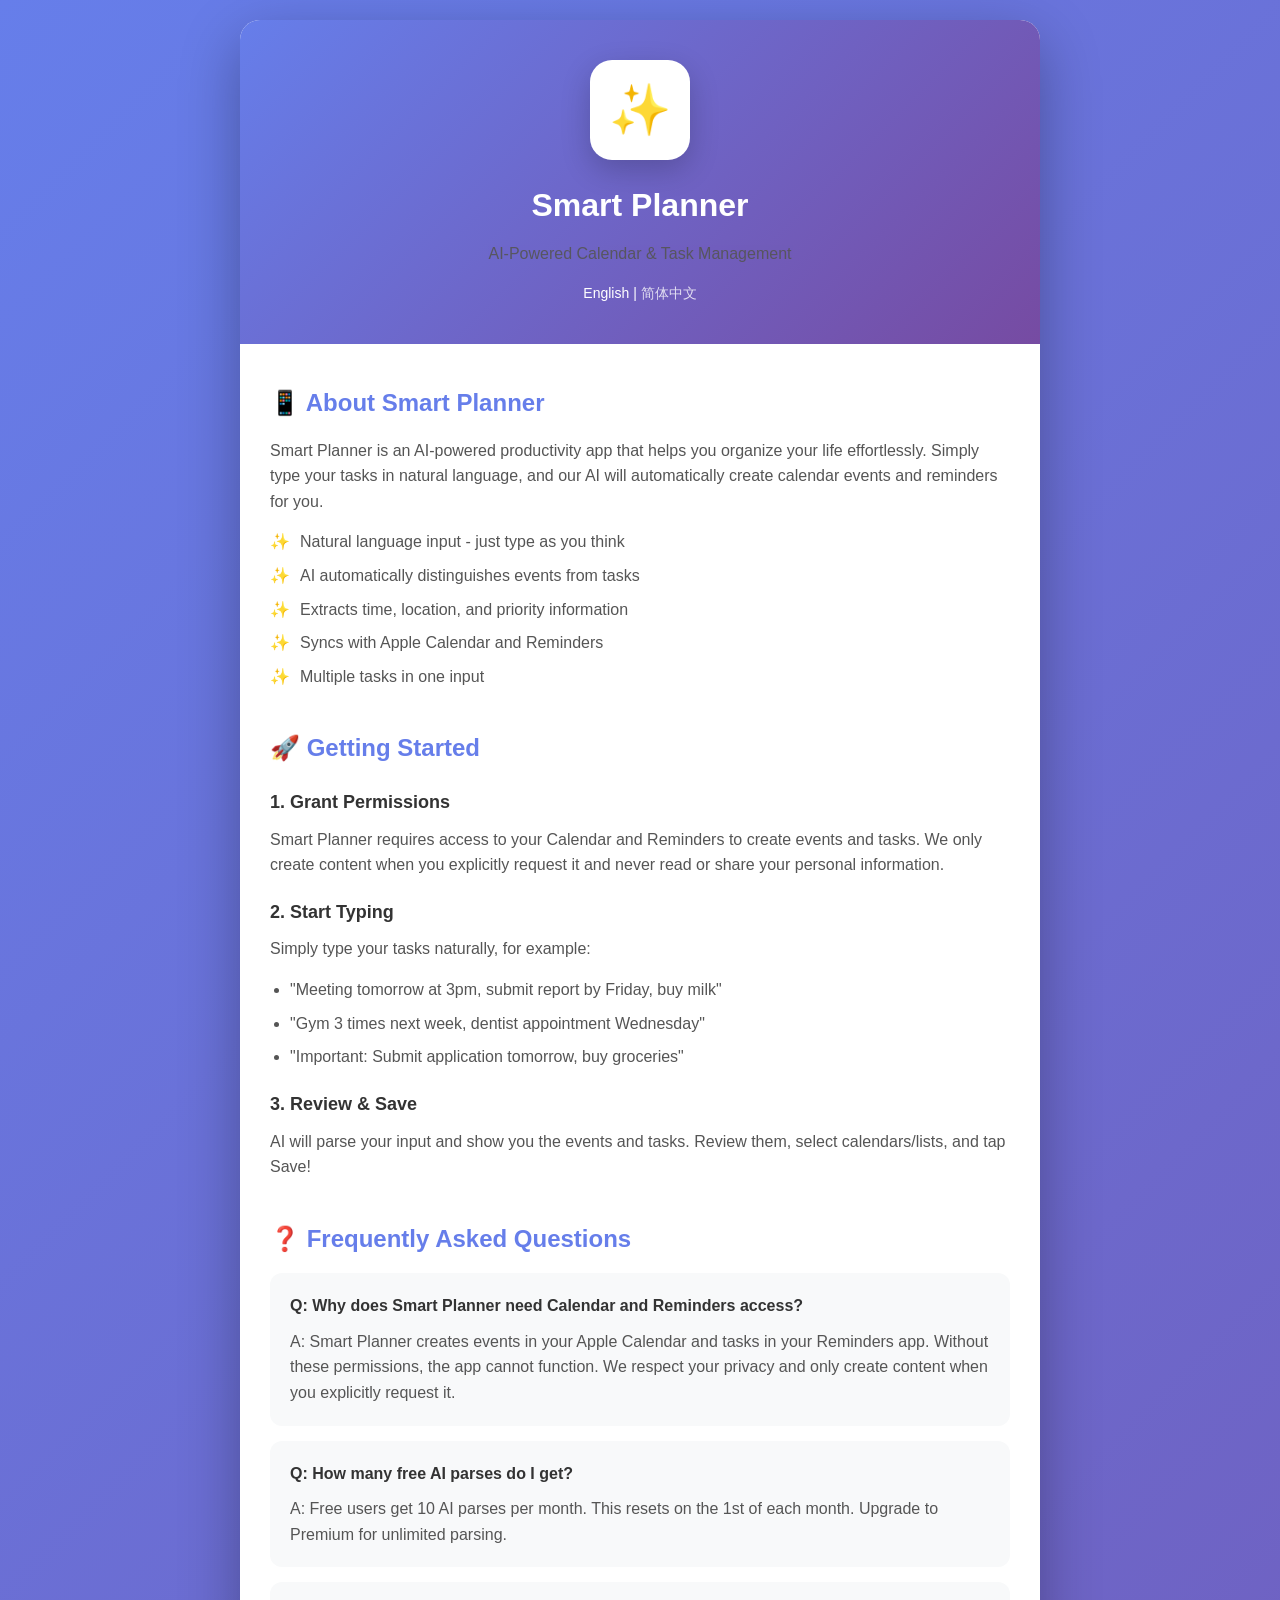
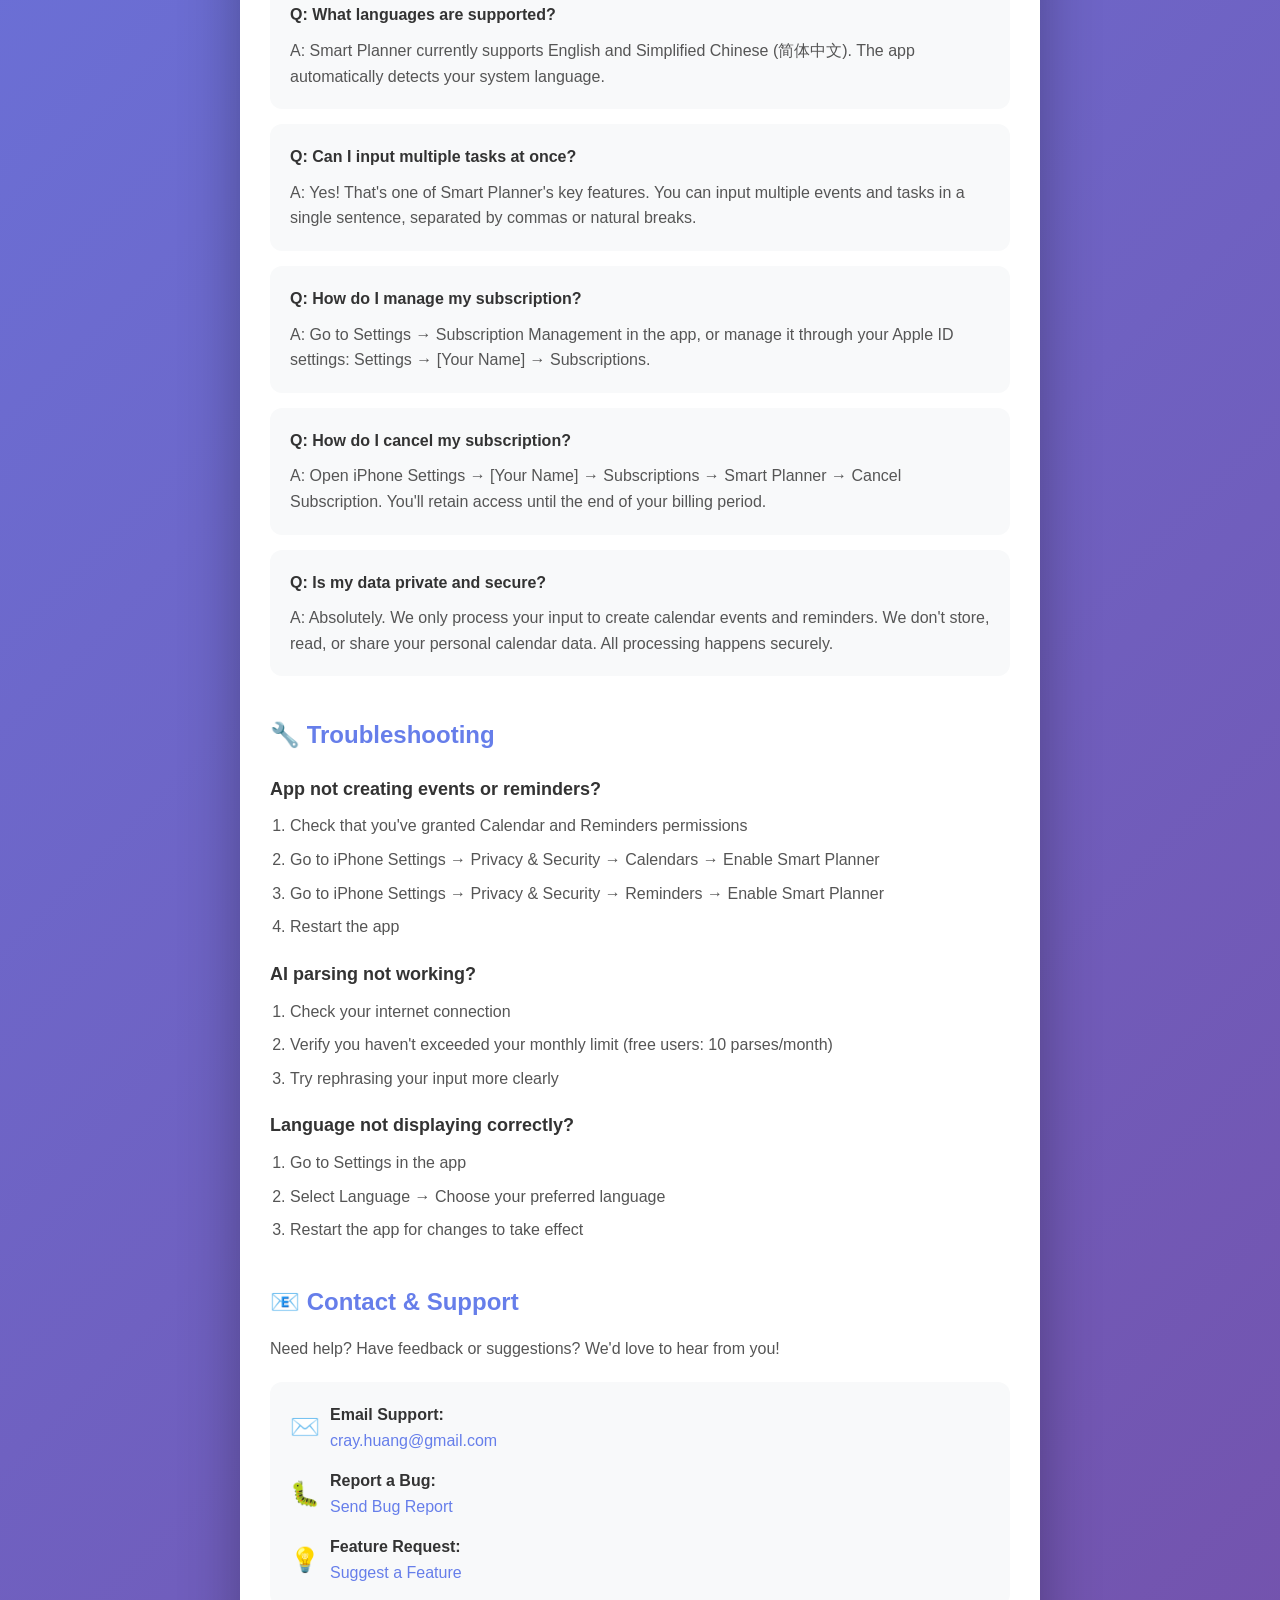
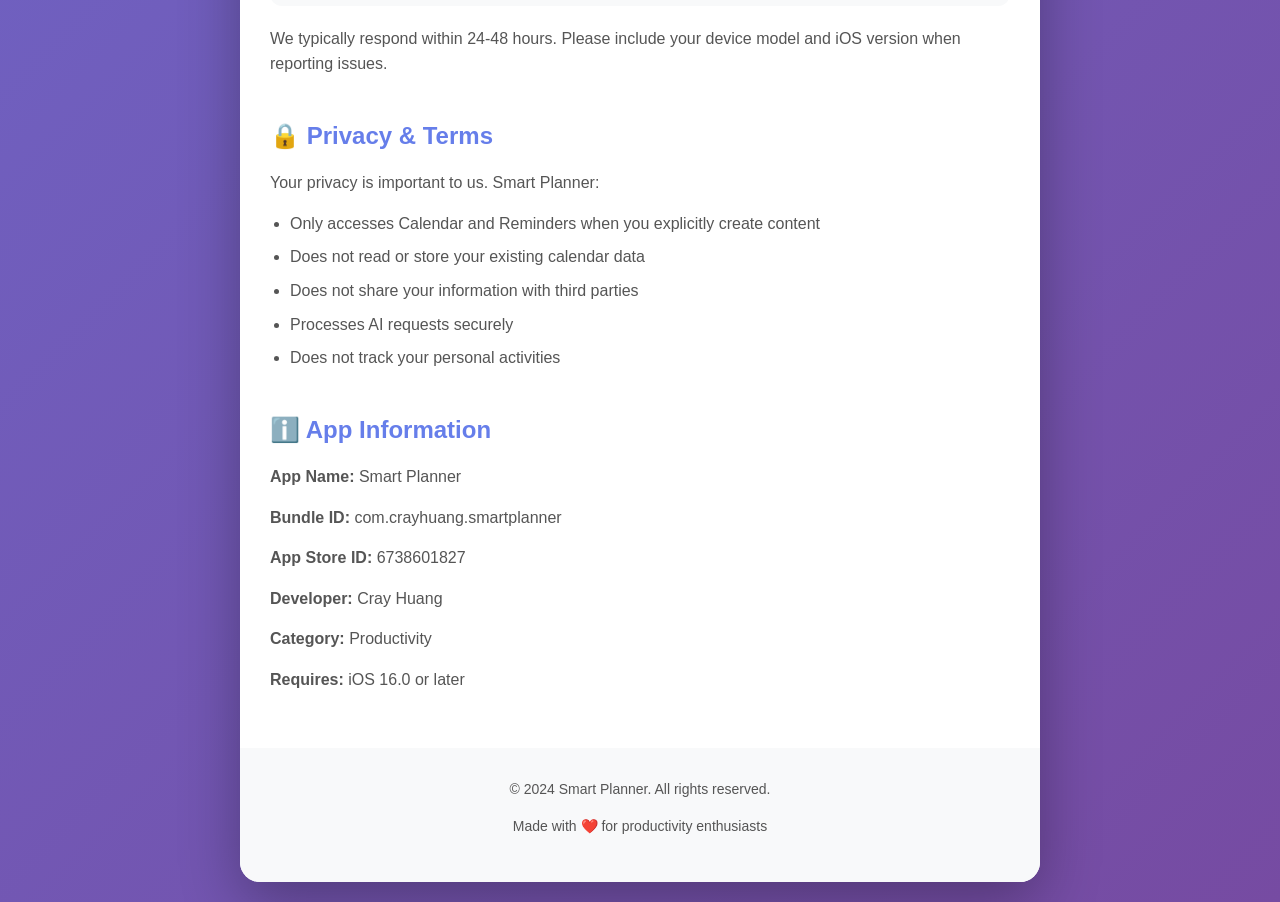
==== index.html @ 71802345 "feat: 添加 index.html 自动重定向到支持页面" ====
<!DOCTYPE html>
<html lang="en">
<head>
    <meta charset="UTF-8">
    <meta name="viewport" content="width=device-width, initial-scale=1.0">
    <meta http-equiv="refresh" content="0; url=support.html">
    <title>Smart Planner Support</title>
</head>
<body>
    <p>Redirecting to <a href="support.html">Smart Planner Support</a>...</p>
</body>
</html>
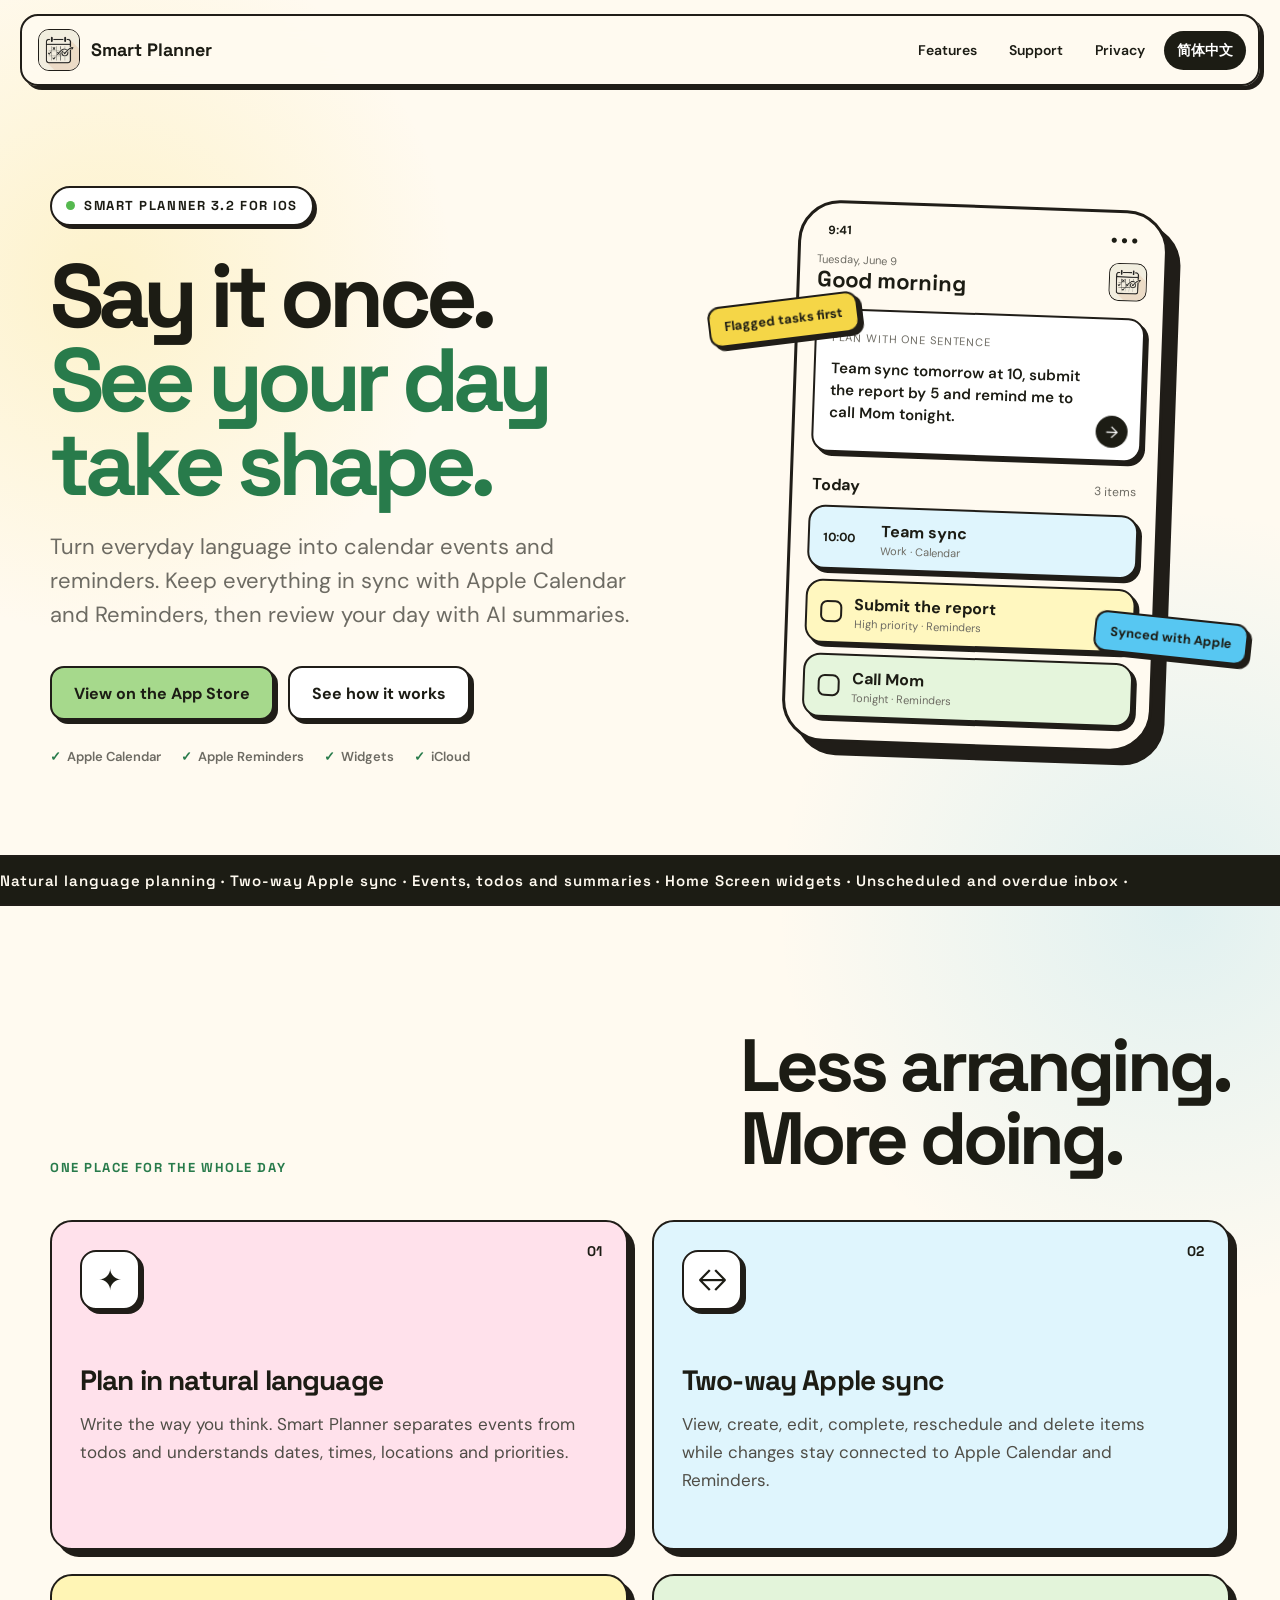
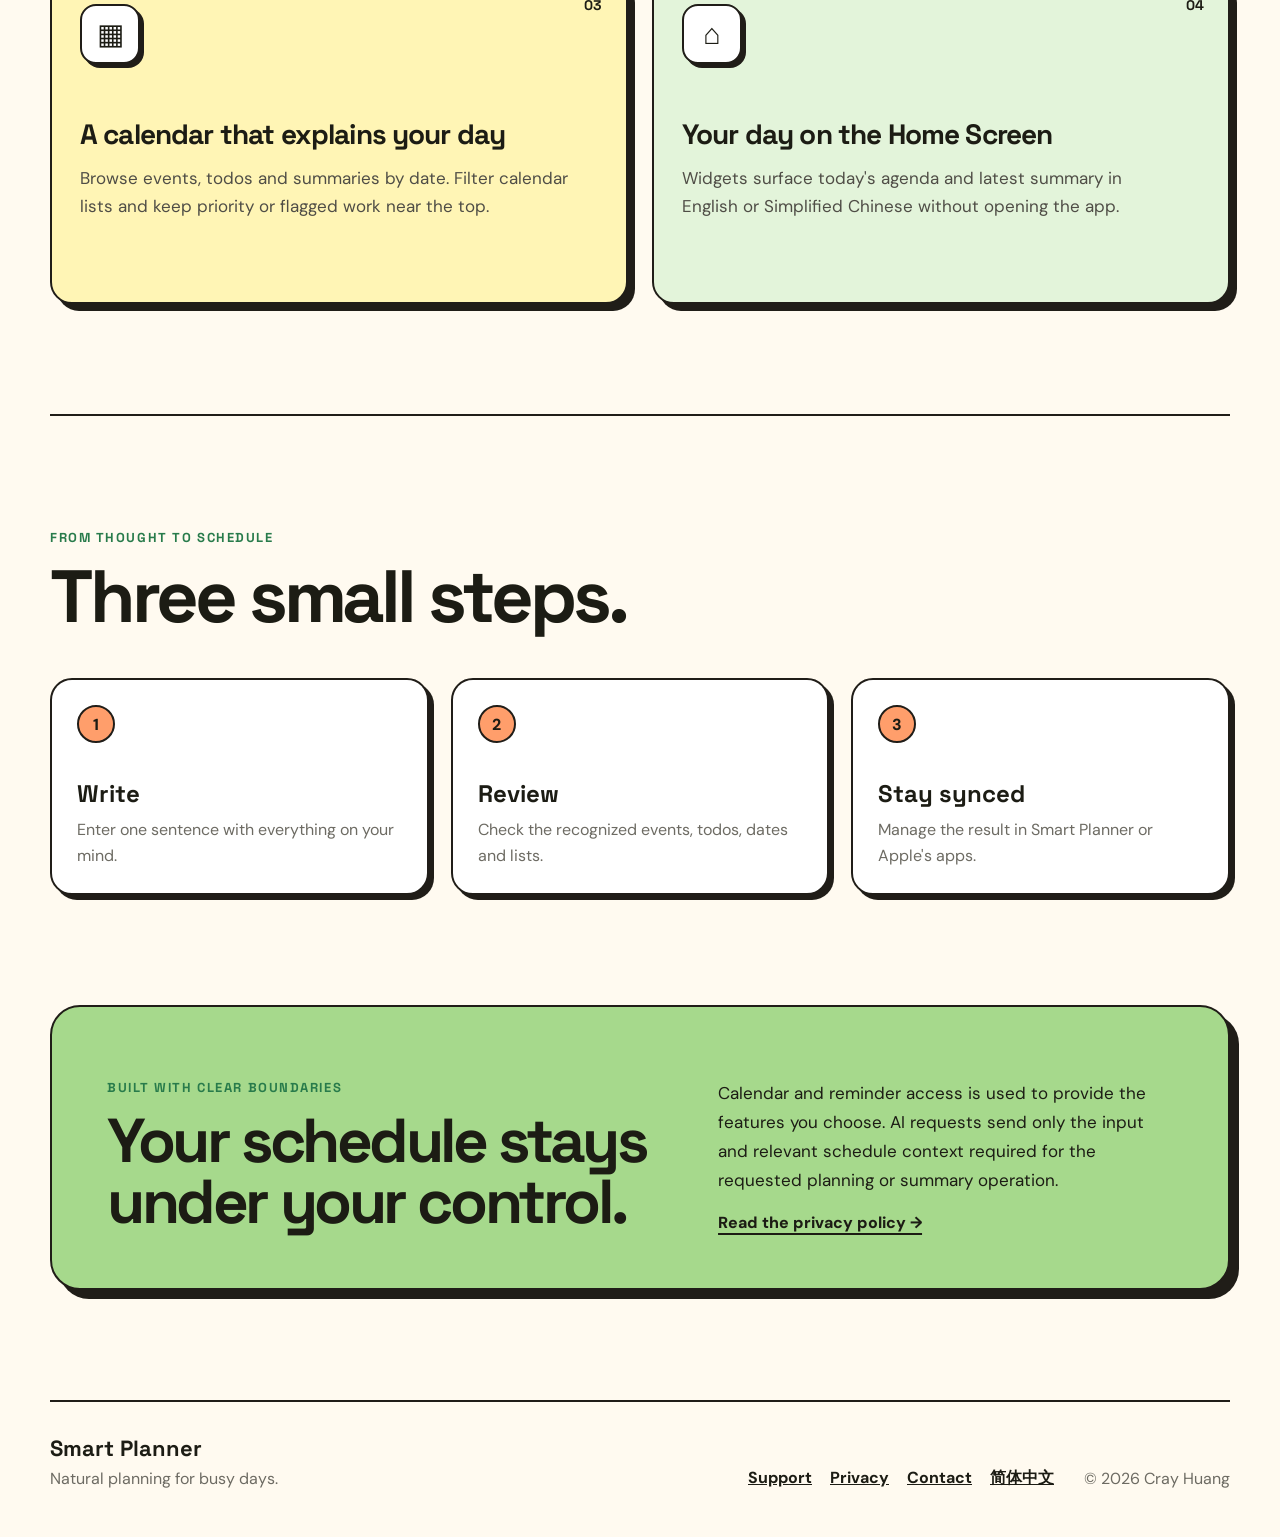
==== commit a315fa00: "feat: refresh Smart Planner 3.2 website" ====
--- a/index.html
+++ b/index.html
@@ -1,12 +1,153 @@
-<!DOCTYPE html>
+<!doctype html>
 <html lang="en">
 <head>
-    <meta charset="UTF-8">
-    <meta name="viewport" content="width=device-width, initial-scale=1.0">
-    <meta http-equiv="refresh" content="0; url=support.html">
-    <title>Smart Planner Support</title>
+  <meta charset="utf-8">
+  <meta name="viewport" content="width=device-width, initial-scale=1">
+  <meta name="description" content="Smart Planner turns natural language into Apple Calendar events and Reminders, with daily summaries and widgets.">
+  <meta name="theme-color" content="#fffaf0">
+  <title>Smart Planner - Plan naturally</title>
+  <link rel="icon" href="app-icon.jpg">
+  <link rel="stylesheet" href="site.css">
 </head>
 <body>
-    <p>Redirecting to <a href="support.html">Smart Planner Support</a>...</p>
+  <header class="site-header">
+    <a class="brand" href="index.html">
+      <img src="app-icon.jpg" alt="" width="42" height="42">
+      <span>Smart Planner</span>
+    </a>
+    <nav aria-label="Primary navigation">
+      <a href="#features">Features</a>
+      <a href="support.html">Support</a>
+      <a href="privacy-policy.html">Privacy</a>
+      <a class="language" href="index-zh.html">简体中文</a>
+    </nav>
+  </header>
+
+  <main>
+    <section class="hero shell">
+      <div class="hero-copy reveal">
+        <div class="eyebrow"><span class="status-dot"></span>Smart Planner 3.2 for iOS</div>
+        <h1>Say it once.<br><span>See your day take shape.</span></h1>
+        <p class="lead">Turn everyday language into calendar events and reminders. Keep everything in sync with Apple Calendar and Reminders, then review your day with AI summaries.</p>
+        <div class="hero-actions">
+          <a class="button primary" href="https://apps.apple.com/app/id6738601827">View on the App Store</a>
+          <a class="button secondary" href="#how-it-works">See how it works</a>
+        </div>
+        <div class="trust-row">
+          <span>Apple Calendar</span>
+          <span>Apple Reminders</span>
+          <span>Widgets</span>
+          <span>iCloud</span>
+        </div>
+      </div>
+
+      <div class="phone-stage reveal delay-1" aria-label="Smart Planner example">
+        <div class="float-note note-one">Flagged tasks first</div>
+        <div class="float-note note-two">Synced with Apple</div>
+        <div class="phone">
+          <div class="phone-top"><span>9:41</span><span>● ● ●</span></div>
+          <div class="app-bar">
+            <div>
+              <small>Tuesday, June 9</small>
+              <strong>Good morning</strong>
+            </div>
+            <img src="app-icon.jpg" alt="" width="38" height="38">
+          </div>
+          <div class="prompt-card">
+            <span class="prompt-label">Plan with one sentence</span>
+            <p>Team sync tomorrow at 10, submit the report by 5 and remind me to call Mom tonight.</p>
+            <span class="send">→</span>
+          </div>
+          <div class="mini-heading"><strong>Today</strong><span>3 items</span></div>
+          <div class="agenda-card blue">
+            <span class="time">10:00</span>
+            <div><strong>Team sync</strong><small>Work · Calendar</small></div>
+          </div>
+          <div class="agenda-card yellow">
+            <span class="check"></span>
+            <div><strong>Submit the report</strong><small>High priority · Reminders</small></div>
+          </div>
+          <div class="agenda-card green">
+            <span class="check"></span>
+            <div><strong>Call Mom</strong><small>Tonight · Reminders</small></div>
+          </div>
+        </div>
+      </div>
+    </section>
+
+    <section class="ticker" aria-label="Key benefits">
+      <div>Natural language planning · Two-way Apple sync · Events, todos and summaries · Home Screen widgets · Unscheduled and overdue inbox · </div>
+    </section>
+
+    <section class="section shell" id="features">
+      <div class="section-heading">
+        <span class="kicker">One place for the whole day</span>
+        <h2>Less arranging.<br>More doing.</h2>
+      </div>
+      <div class="feature-grid">
+        <article class="feature-card pink">
+          <span class="number">01</span>
+          <div class="feature-icon">✦</div>
+          <h3>Plan in natural language</h3>
+          <p>Write the way you think. Smart Planner separates events from todos and understands dates, times, locations and priorities.</p>
+        </article>
+        <article class="feature-card blue">
+          <span class="number">02</span>
+          <div class="feature-icon">↔</div>
+          <h3>Two-way Apple sync</h3>
+          <p>View, create, edit, complete, reschedule and delete items while changes stay connected to Apple Calendar and Reminders.</p>
+        </article>
+        <article class="feature-card yellow">
+          <span class="number">03</span>
+          <div class="feature-icon">▦</div>
+          <h3>A calendar that explains your day</h3>
+          <p>Browse events, todos and summaries by date. Filter calendar lists and keep priority or flagged work near the top.</p>
+        </article>
+        <article class="feature-card green">
+          <span class="number">04</span>
+          <div class="feature-icon">⌂</div>
+          <h3>Your day on the Home Screen</h3>
+          <p>Widgets surface today's agenda and latest summary in English or Simplified Chinese without opening the app.</p>
+        </article>
+      </div>
+    </section>
+
+    <section class="section shell workflow" id="how-it-works">
+      <div class="section-heading compact">
+        <span class="kicker">From thought to schedule</span>
+        <h2>Three small steps.</h2>
+      </div>
+      <div class="steps">
+        <article><span>1</span><h3>Write</h3><p>Enter one sentence with everything on your mind.</p></article>
+        <article><span>2</span><h3>Review</h3><p>Check the recognized events, todos, dates and lists.</p></article>
+        <article><span>3</span><h3>Stay synced</h3><p>Manage the result in Smart Planner or Apple's apps.</p></article>
+      </div>
+    </section>
+
+    <section class="section shell privacy-callout">
+      <div>
+        <span class="kicker">Built with clear boundaries</span>
+        <h2>Your schedule stays under your control.</h2>
+      </div>
+      <div>
+        <p>Calendar and reminder access is used to provide the features you choose. AI requests send only the input and relevant schedule context required for the requested planning or summary operation.</p>
+        <a class="text-link" href="privacy-policy.html">Read the privacy policy →</a>
+      </div>
+    </section>
+  </main>
+
+  <footer class="site-footer shell">
+    <div>
+      <strong>Smart Planner</strong>
+      <p>Natural planning for busy days.</p>
+    </div>
+    <div class="footer-links">
+      <a href="support.html">Support</a>
+      <a href="privacy-policy.html">Privacy</a>
+      <a href="mailto:cray.huang@gmail.com">Contact</a>
+      <a href="index-zh.html">简体中文</a>
+    </div>
+    <p class="copyright">© 2026 Cray Huang</p>
+  </footer>
 </body>
 </html>
--- a/site.css
+++ b/site.css
@@ -0,0 +1,291 @@
+@import url('https://fonts.googleapis.com/css2?family=DM+Sans:wght@400;500;600;700&family=Space+Grotesk:wght@500;600;700&display=swap');
+
+:root {
+  --paper: #fffaf0;
+  --surface: #ffffff;
+  --muted: #f9f1e5;
+  --ink: #1c1c14;
+  --subtle: #6d6b63;
+  --line: #201d18;
+  --green: #a6d98c;
+  --pink: #ff6b99;
+  --blue: #57c7f2;
+  --yellow: #f5d647;
+  --orange: #ff9e6b;
+  --radius: 22px;
+  --shadow: 7px 7px 0 var(--line);
+}
+
+* { box-sizing: border-box; }
+html { scroll-behavior: smooth; }
+body {
+  margin: 0;
+  color: var(--ink);
+  background:
+    radial-gradient(circle at 8% 9%, rgba(245, 214, 71, .22), transparent 22rem),
+    radial-gradient(circle at 92% 29%, rgba(87, 199, 242, .18), transparent 25rem),
+    var(--paper);
+  font-family: "DM Sans", "PingFang SC", "Microsoft YaHei", sans-serif;
+}
+
+a { color: inherit; }
+.shell { width: min(1180px, calc(100% - 40px)); margin-inline: auto; }
+.site-header {
+  width: min(1240px, calc(100% - 28px));
+  min-height: 72px;
+  margin: 14px auto 0;
+  padding: 10px 12px 10px 16px;
+  display: flex;
+  align-items: center;
+  justify-content: space-between;
+  gap: 20px;
+  position: sticky;
+  top: 12px;
+  z-index: 20;
+  background: rgba(255, 250, 240, .9);
+  border: 2px solid var(--line);
+  border-radius: 18px;
+  box-shadow: 4px 4px 0 var(--line);
+  backdrop-filter: blur(14px);
+}
+.brand {
+  display: flex;
+  align-items: center;
+  gap: 11px;
+  text-decoration: none;
+  font: 700 18px/1 "Space Grotesk", sans-serif;
+}
+.brand img { border-radius: 11px; border: 1.5px solid var(--line); }
+nav { display: flex; align-items: center; gap: 6px; }
+nav a {
+  padding: 10px 13px;
+  border-radius: 999px;
+  text-decoration: none;
+  font-weight: 600;
+  font-size: 14px;
+}
+nav a:hover { background: var(--muted); }
+nav .language { background: var(--ink); color: white; }
+
+.hero {
+  min-height: 720px;
+  padding: 100px 0 90px;
+  display: grid;
+  grid-template-columns: 1.08fr .92fr;
+  align-items: center;
+  gap: 72px;
+}
+.eyebrow, .kicker {
+  font: 700 13px/1.2 "Space Grotesk", sans-serif;
+  letter-spacing: .12em;
+  text-transform: uppercase;
+}
+.eyebrow {
+  width: fit-content;
+  padding: 10px 14px;
+  display: flex;
+  align-items: center;
+  gap: 9px;
+  background: var(--surface);
+  border: 2px solid var(--line);
+  border-radius: 999px;
+  box-shadow: 3px 3px 0 var(--line);
+}
+.status-dot { width: 9px; height: 9px; border-radius: 50%; background: #55b94f; }
+h1, h2, h3 { font-family: "Space Grotesk", "PingFang SC", sans-serif; }
+h1 {
+  margin: 28px 0 24px;
+  font-size: clamp(56px, 7vw, 94px);
+  line-height: .94;
+  letter-spacing: -.065em;
+}
+h1 span { color: #287b4b; }
+.lead { max-width: 640px; color: var(--subtle); font-size: clamp(18px, 2vw, 22px); line-height: 1.55; }
+.hero-actions { display: flex; flex-wrap: wrap; gap: 14px; margin: 34px 0 28px; }
+.button {
+  display: inline-flex;
+  align-items: center;
+  justify-content: center;
+  min-height: 54px;
+  padding: 0 22px;
+  border: 2px solid var(--line);
+  border-radius: 14px;
+  box-shadow: 4px 4px 0 var(--line);
+  font-weight: 700;
+  text-decoration: none;
+  transition: transform .18s ease, box-shadow .18s ease;
+}
+.button:hover { transform: translate(3px, 3px); box-shadow: 1px 1px 0 var(--line); }
+.button.primary { background: var(--green); }
+.button.secondary { background: var(--surface); }
+.trust-row { display: flex; flex-wrap: wrap; gap: 10px 20px; color: var(--subtle); font-size: 13px; font-weight: 600; }
+.trust-row span::before { content: "✓"; color: #287b4b; margin-right: 6px; }
+
+.phone-stage { min-height: 570px; position: relative; display: grid; place-items: center; }
+.phone {
+  width: min(370px, 88vw);
+  padding: 15px 17px 22px;
+  position: relative;
+  z-index: 2;
+  background: var(--paper);
+  border: 3px solid var(--line);
+  border-radius: 42px;
+  box-shadow: 13px 13px 0 var(--line);
+  transform: rotate(2deg);
+}
+.phone-top { display: flex; justify-content: space-between; padding: 4px 10px 14px; font-size: 12px; font-weight: 700; }
+.app-bar { display: flex; align-items: center; justify-content: space-between; margin-bottom: 16px; }
+.app-bar small, .app-bar strong { display: block; }
+.app-bar small { color: var(--subtle); font-size: 11px; }
+.app-bar strong { font: 700 22px/1.2 "Space Grotesk", sans-serif; }
+.app-bar img { border: 1.5px solid var(--line); border-radius: 10px; }
+.prompt-card, .agenda-card {
+  border: 2px solid var(--line);
+  border-radius: 17px;
+  box-shadow: 4px 4px 0 var(--line);
+}
+.prompt-card { min-height: 144px; padding: 15px 45px 18px 15px; position: relative; background: white; }
+.prompt-card p { margin: 12px 0 0; font-size: 15px; line-height: 1.45; font-weight: 600; }
+.prompt-label { color: var(--subtle); font-size: 11px; text-transform: uppercase; letter-spacing: .08em; }
+.send { width: 32px; height: 32px; display: grid; place-items: center; position: absolute; right: 12px; bottom: 12px; background: var(--ink); color: white; border-radius: 50%; }
+.mini-heading { margin: 22px 3px 10px; display: flex; justify-content: space-between; }
+.mini-heading span { color: var(--subtle); font-size: 12px; }
+.agenda-card { min-height: 64px; margin-top: 10px; padding: 11px 13px; display: flex; align-items: center; gap: 12px; }
+.agenda-card.blue { background: #dff5fd; }
+.agenda-card.yellow { background: #fff7bf; }
+.agenda-card.green { background: #e5f5dc; }
+.agenda-card strong, .agenda-card small { display: block; }
+.agenda-card small { margin-top: 2px; color: var(--subtle); font-size: 11px; }
+.time { width: 46px; font-size: 12px; font-weight: 700; }
+.check { width: 22px; height: 22px; border: 2px solid var(--line); border-radius: 7px; }
+.float-note {
+  padding: 10px 14px;
+  position: absolute;
+  z-index: 3;
+  background: white;
+  border: 2px solid var(--line);
+  border-radius: 12px;
+  box-shadow: 4px 4px 0 var(--line);
+  font-weight: 700;
+  font-size: 13px;
+}
+.note-one { left: -12px; top: 19%; transform: rotate(-7deg); background: var(--yellow); }
+.note-two { right: -18px; bottom: 18%; transform: rotate(6deg); background: var(--blue); }
+
+.ticker { overflow: hidden; background: var(--ink); color: var(--paper); border-block: 2px solid var(--line); }
+.ticker div {
+  width: max-content;
+  padding: 16px 0;
+  font: 600 15px/1 "Space Grotesk", sans-serif;
+  letter-spacing: .06em;
+  animation: marquee 24s linear infinite;
+}
+@keyframes marquee { to { transform: translateX(-50%); } }
+
+.section { padding-block: 110px; }
+.section-heading { margin-bottom: 44px; display: flex; align-items: end; justify-content: space-between; gap: 30px; }
+.section-heading.compact { display: block; }
+.kicker { color: #287b4b; }
+.section-heading h2, .privacy-callout h2 {
+  max-width: 760px;
+  margin: 14px 0 0;
+  font-size: clamp(42px, 6vw, 74px);
+  line-height: .98;
+  letter-spacing: -.055em;
+}
+.feature-grid { display: grid; grid-template-columns: repeat(2, 1fr); gap: 24px; }
+.feature-card {
+  min-height: 330px;
+  padding: 28px;
+  position: relative;
+  border: 2px solid var(--line);
+  border-radius: var(--radius);
+  box-shadow: var(--shadow);
+}
+.feature-card.pink { background: #ffe1eb; }
+.feature-card.blue { background: #dff5fd; }
+.feature-card.yellow { background: #fff5b5; }
+.feature-card.green { background: #e3f4da; }
+.number { position: absolute; right: 24px; top: 22px; font: 700 14px/1 "Space Grotesk", sans-serif; }
+.feature-icon {
+  width: 60px; height: 60px;
+  display: grid; place-items: center;
+  background: white;
+  border: 2px solid var(--line);
+  border-radius: 16px;
+  box-shadow: 4px 4px 0 var(--line);
+  font-size: 29px;
+}
+.feature-card h3 { margin: 52px 0 12px; font-size: 28px; letter-spacing: -.03em; }
+.feature-card p { max-width: 500px; margin: 0; color: #4f4d46; line-height: 1.65; font-size: 17px; }
+
+.workflow { border-top: 2px solid var(--line); }
+.steps { margin-top: 45px; display: grid; grid-template-columns: repeat(3, 1fr); gap: 22px; }
+.steps article { padding: 25px; background: white; border: 2px solid var(--line); border-radius: var(--radius); box-shadow: 5px 5px 0 var(--line); }
+.steps span { width: 38px; height: 38px; display: grid; place-items: center; background: var(--orange); border: 2px solid var(--line); border-radius: 50%; font-weight: 800; }
+.steps h3 { margin: 35px 0 8px; font-size: 24px; }
+.steps p { margin: 0; color: var(--subtle); line-height: 1.6; }
+.privacy-callout {
+  margin-bottom: 110px;
+  padding: 55px;
+  display: grid;
+  grid-template-columns: 1.1fr .9fr;
+  align-items: end;
+  gap: 55px;
+  background: var(--green);
+  border: 2px solid var(--line);
+  border-radius: 30px;
+  box-shadow: 9px 9px 0 var(--line);
+}
+.privacy-callout h2 { font-size: clamp(38px, 5vw, 62px); }
+.privacy-callout p { font-size: 17px; line-height: 1.7; }
+.text-link { font-weight: 800; text-decoration-thickness: 2px; text-underline-offset: 5px; }
+.site-footer {
+  padding: 35px 0 48px;
+  display: grid;
+  grid-template-columns: 1fr auto auto;
+  gap: 30px;
+  align-items: end;
+  border-top: 2px solid var(--line);
+}
+.site-footer strong { font: 700 22px/1 "Space Grotesk", sans-serif; }
+.site-footer p { margin: 7px 0 0; color: var(--subtle); }
+.footer-links { display: flex; flex-wrap: wrap; gap: 18px; }
+.footer-links a { font-weight: 700; }
+.copyright { white-space: nowrap; }
+.reveal { animation: rise .7s both ease-out; }
+.delay-1 { animation-delay: .12s; }
+@keyframes rise { from { opacity: 0; transform: translateY(22px); } }
+
+@media (max-width: 880px) {
+  .site-header { position: static; }
+  nav a:not(.language) { display: none; }
+  .hero { min-height: auto; padding: 72px 0 90px; grid-template-columns: 1fr; gap: 65px; }
+  .hero-copy { text-align: center; }
+  .eyebrow, .hero-actions, .trust-row { margin-inline: auto; justify-content: center; }
+  .lead { margin-inline: auto; }
+  .phone-stage { min-height: 540px; }
+  .feature-grid { grid-template-columns: 1fr; }
+  .steps { grid-template-columns: 1fr; }
+  .privacy-callout { grid-template-columns: 1fr; padding: 38px 28px; }
+  .site-footer { grid-template-columns: 1fr; align-items: start; }
+}
+
+@media (max-width: 540px) {
+  .shell { width: min(100% - 26px, 1180px); }
+  .brand span { display: none; }
+  h1 { font-size: 54px; }
+  .hero { padding-top: 55px; }
+  .hero-actions { flex-direction: column; }
+  .button { width: 100%; }
+  .phone { transform: none; }
+  .float-note { display: none; }
+  .section { padding-block: 78px; }
+  .feature-card { min-height: 300px; padding: 23px; }
+  .section-heading { display: block; }
+  .privacy-callout { margin-bottom: 75px; }
+}
+
+@media (prefers-reduced-motion: reduce) {
+  * { scroll-behavior: auto !important; animation-duration: .01ms !important; animation-iteration-count: 1 !important; }
+}
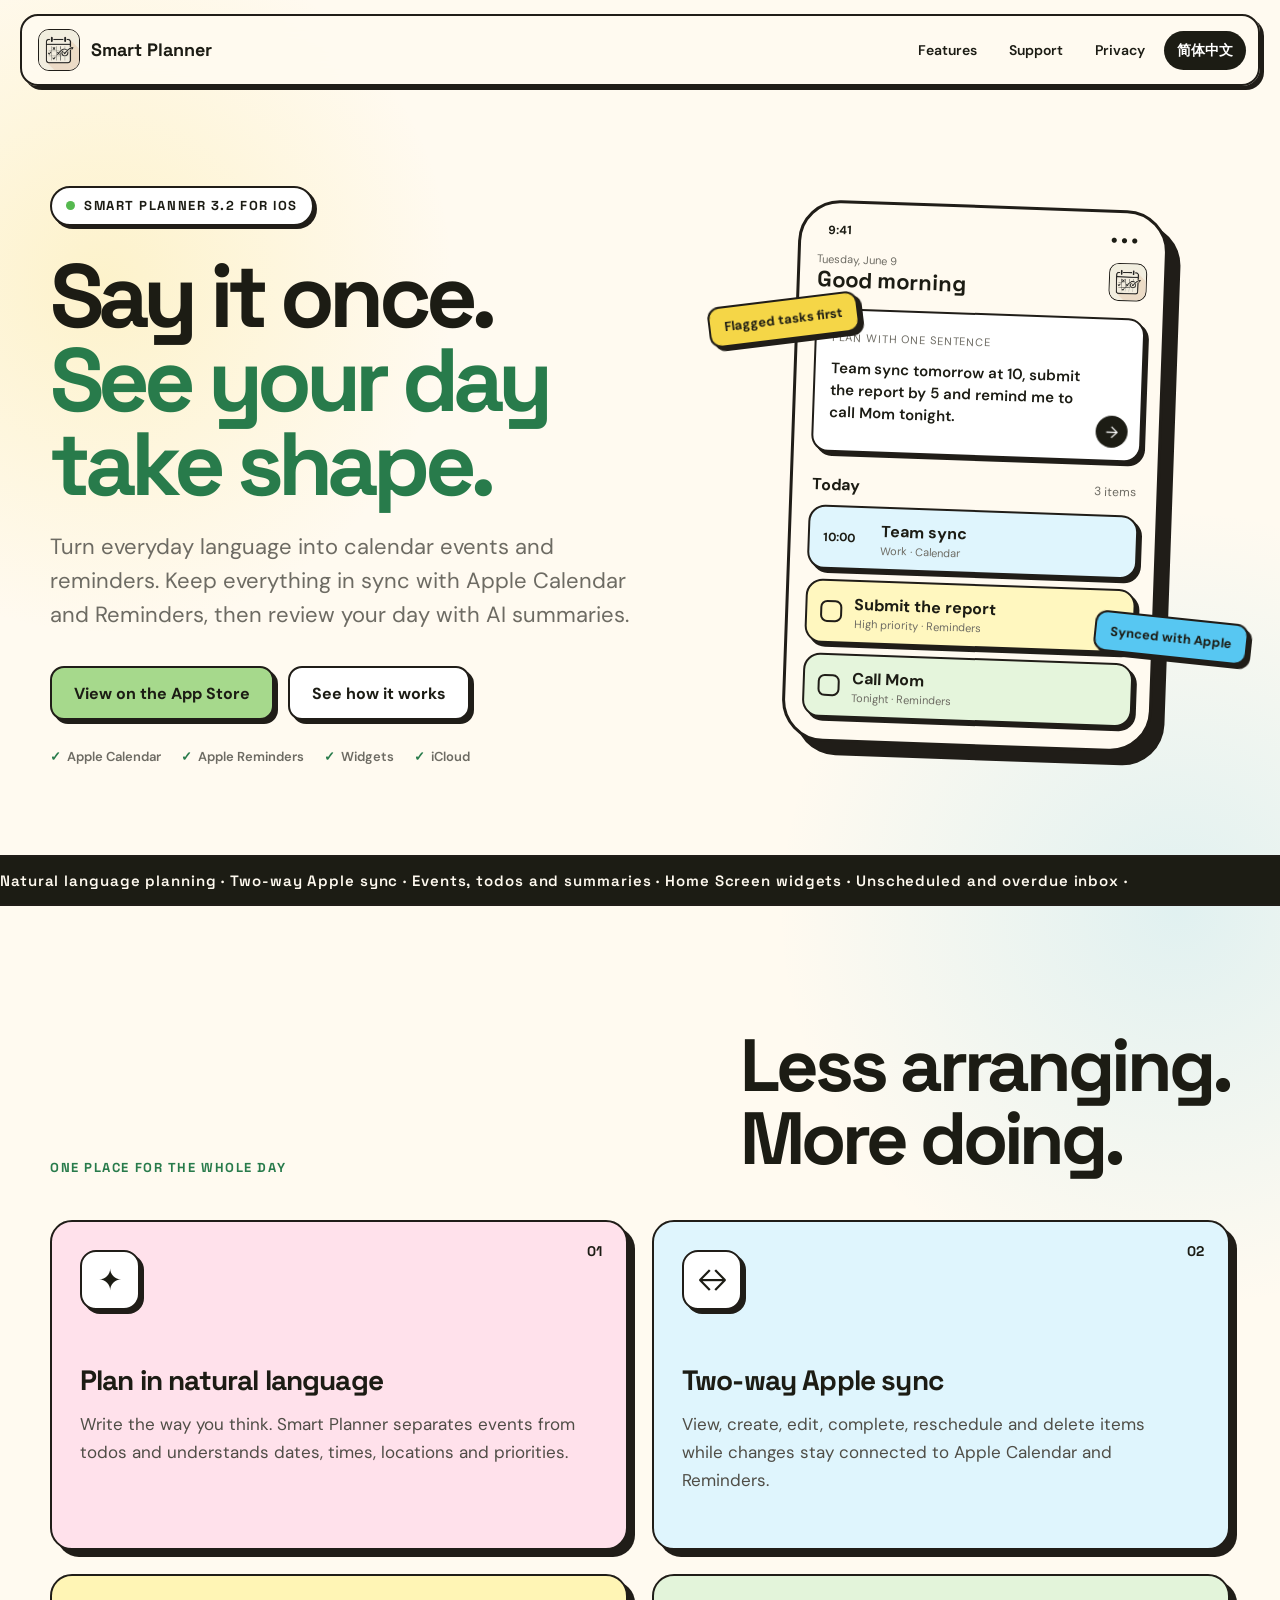
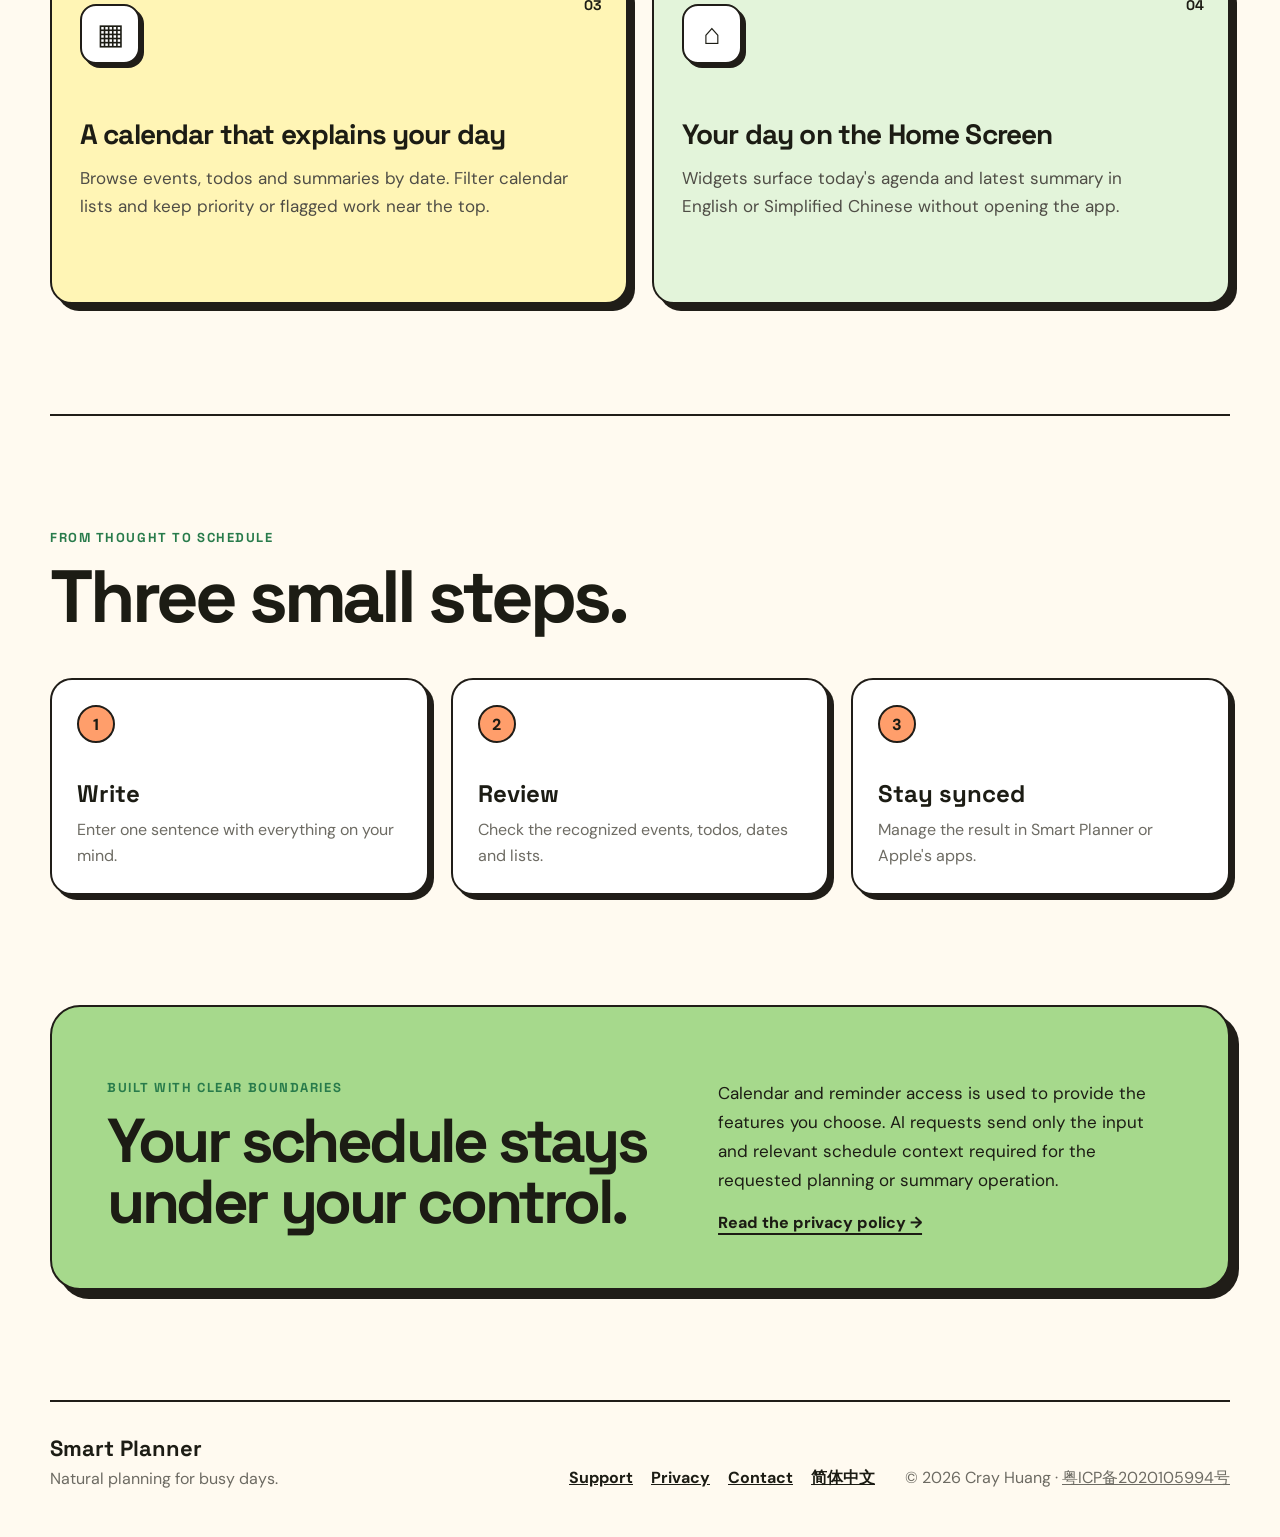
==== commit a94d1542: "Add ICP filing number to site footer" ====
--- a/index.html
+++ b/index.html
@@ -30,7 +30,7 @@
         <h1>Say it once.<br><span>See your day take shape.</span></h1>
         <p class="lead">Turn everyday language into calendar events and reminders. Keep everything in sync with Apple Calendar and Reminders, then review your day with AI summaries.</p>
         <div class="hero-actions">
-          <a class="button primary" href="https://apps.apple.com/app/id6738601827">View on the App Store</a>
+          <a class="button primary" href="https://apps.apple.com/cn/app/ai-smart-planner/id6759102318" target="_blank" rel="noopener noreferrer">View on the App Store</a>
           <a class="button secondary" href="#how-it-works">See how it works</a>
         </div>
         <div class="trust-row">
@@ -147,7 +147,7 @@
       <a href="mailto:cray.huang@gmail.com">Contact</a>
       <a href="index-zh.html">简体中文</a>
     </div>
-    <p class="copyright">© 2026 Cray Huang</p>
+    <p class="copyright">© 2026 Cray Huang · <a href="https://beian.miit.gov.cn/" target="_blank" rel="noopener noreferrer">粤ICP备2020105994号</a></p>
   </footer>
 </body>
 </html>
--- a/site.css
+++ b/site.css
@@ -257,6 +257,148 @@
 .delay-1 { animation-delay: .12s; }
 @keyframes rise { from { opacity: 0; transform: translateY(22px); } }
 
+/* Privacy policy */
+.legal-main { padding: 82px 0 110px; }
+.legal-hero {
+  padding-bottom: 80px;
+  display: grid;
+  grid-template-columns: 1.15fr .85fr;
+  align-items: end;
+  gap: 70px;
+}
+.legal-hero h1 { max-width: 800px; font-size: clamp(58px, 7vw, 92px); }
+.legal-summary {
+  padding: 30px;
+  background: var(--green);
+  border: 2px solid var(--line);
+  border-radius: 25px;
+  box-shadow: var(--shadow);
+  transform: rotate(1.5deg);
+}
+.summary-icon {
+  width: 52px;
+  height: 52px;
+  display: grid;
+  place-items: center;
+  background: white;
+  border: 2px solid var(--line);
+  border-radius: 15px;
+  box-shadow: 4px 4px 0 var(--line);
+  font-size: 27px;
+}
+.legal-summary h2 { margin: 28px 0 12px; font-size: 28px; }
+.legal-summary p { margin: 10px 0 0; line-height: 1.65; }
+.legal-layout {
+  display: grid;
+  grid-template-columns: 210px minmax(0, 1fr);
+  align-items: start;
+  gap: 34px;
+}
+.legal-index {
+  padding: 20px;
+  position: sticky;
+  top: 105px;
+  display: grid;
+  gap: 4px;
+  background: white;
+  border: 2px solid var(--line);
+  border-radius: 18px;
+  box-shadow: 5px 5px 0 var(--line);
+}
+.legal-index strong {
+  padding: 5px 9px 13px;
+  font: 700 13px/1.2 "Space Grotesk", sans-serif;
+  letter-spacing: .08em;
+  text-transform: uppercase;
+}
+.legal-index a {
+  padding: 9px;
+  color: var(--subtle);
+  border-radius: 9px;
+  text-decoration: none;
+  font-size: 14px;
+  font-weight: 600;
+}
+.legal-index a:hover { color: var(--ink); background: var(--muted); }
+.legal-content { display: grid; gap: 25px; }
+.legal-card {
+  padding: 38px;
+  position: relative;
+  scroll-margin-top: 110px;
+  background: white;
+  border: 2px solid var(--line);
+  border-radius: 24px;
+  box-shadow: var(--shadow);
+}
+.legal-card.intro-card { background: #e3f4da; }
+.legal-card.contact-card { background: #dff5fd; }
+.legal-number {
+  position: absolute;
+  top: 28px;
+  right: 30px;
+  font: 700 14px/1 "Space Grotesk", sans-serif;
+}
+.legal-card h2 {
+  max-width: calc(100% - 55px);
+  margin: 0 0 26px;
+  font-size: clamp(30px, 4vw, 44px);
+  letter-spacing: -.04em;
+}
+.legal-card h3 { margin: 30px 0 10px; font-size: 20px; letter-spacing: -.02em; }
+.legal-card p, .legal-card li { color: #55534c; font-size: 16px; line-height: 1.75; }
+.legal-card ul { margin: 10px 0 0; padding-left: 22px; }
+.legal-card li + li { margin-top: 9px; }
+.legal-card a { font-weight: 700; text-underline-offset: 4px; }
+.legal-columns, .permission-grid {
+  display: grid;
+  grid-template-columns: repeat(2, minmax(0, 1fr));
+  gap: 22px;
+}
+.legal-columns h3 { margin-top: 0; }
+.legal-note {
+  margin-top: 28px;
+  padding: 22px;
+  border: 2px solid var(--line);
+  border-radius: 16px;
+  box-shadow: 4px 4px 0 var(--line);
+  line-height: 1.65;
+}
+.legal-note strong { display: block; margin-bottom: 5px; font: 700 18px/1.3 "Space Grotesk", "PingFang SC", sans-serif; }
+.legal-note p { margin: 0; color: var(--ink); }
+.blue-note { background: #dff5fd; }
+.green-note { background: #e3f4da; }
+.yellow-note { background: #fff5b5; }
+.pink-note { background: #ffe1eb; }
+.permission-grid article {
+  padding: 23px;
+  background: var(--muted);
+  border: 2px solid var(--line);
+  border-radius: 17px;
+}
+.permission-grid article > span {
+  width: 42px;
+  height: 42px;
+  display: grid;
+  place-items: center;
+  background: var(--blue);
+  border: 2px solid var(--line);
+  border-radius: 12px;
+  font-weight: 800;
+}
+.permission-grid article:nth-child(2) > span { background: var(--yellow); }
+.permission-grid h3 { margin-top: 22px; }
+.permission-grid p { margin-bottom: 0; }
+.app-meta { margin-top: 28px; display: flex; flex-wrap: wrap; gap: 12px; }
+.app-meta span {
+  padding: 11px 13px;
+  background: white;
+  border: 2px solid var(--line);
+  border-radius: 11px;
+  font-size: 13px;
+}
+.app-meta strong { margin-right: 5px; }
+.compliance { margin: 28px 0 0 !important; font-size: 13px !important; }
+
 @media (max-width: 880px) {
   .site-header { position: static; }
   nav a:not(.language) { display: none; }
@@ -269,6 +411,14 @@
   .steps { grid-template-columns: 1fr; }
   .privacy-callout { grid-template-columns: 1fr; padding: 38px 28px; }
   .site-footer { grid-template-columns: 1fr; align-items: start; }
+  .legal-hero { grid-template-columns: 1fr; gap: 40px; }
+  .legal-summary { transform: none; }
+  .legal-layout { grid-template-columns: 1fr; }
+  .legal-index {
+    position: static;
+    grid-template-columns: repeat(4, 1fr);
+  }
+  .legal-index strong { grid-column: 1 / -1; }
 }
 
 @media (max-width: 540px) {
@@ -284,6 +434,13 @@
   .feature-card { min-height: 300px; padding: 23px; }
   .section-heading { display: block; }
   .privacy-callout { margin-bottom: 75px; }
+  .legal-main { padding-top: 58px; }
+  .legal-hero { padding-bottom: 58px; }
+  .legal-hero h1 { font-size: 52px; }
+  .legal-index { grid-template-columns: repeat(2, 1fr); }
+  .legal-card { padding: 27px 22px; }
+  .legal-number { top: 22px; right: 22px; }
+  .legal-columns, .permission-grid { grid-template-columns: 1fr; }
 }
 
 @media (prefers-reduced-motion: reduce) {
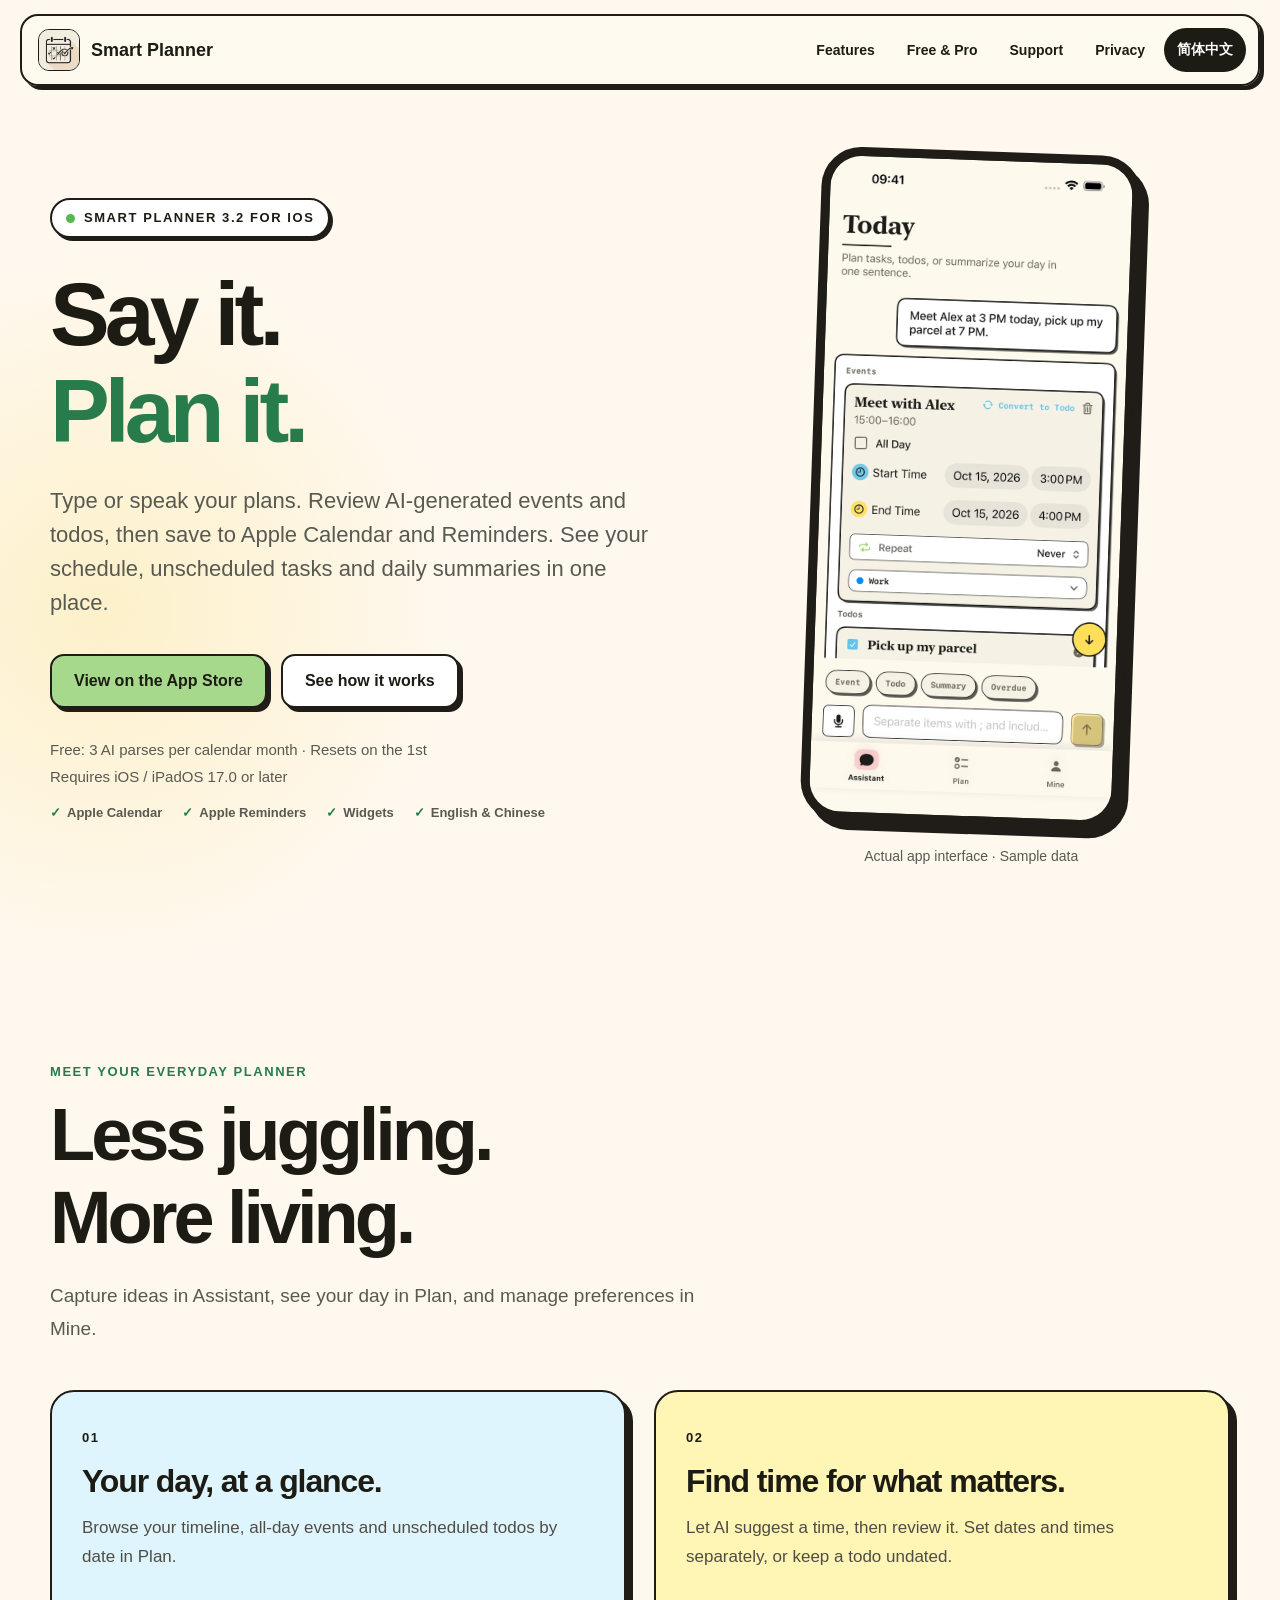
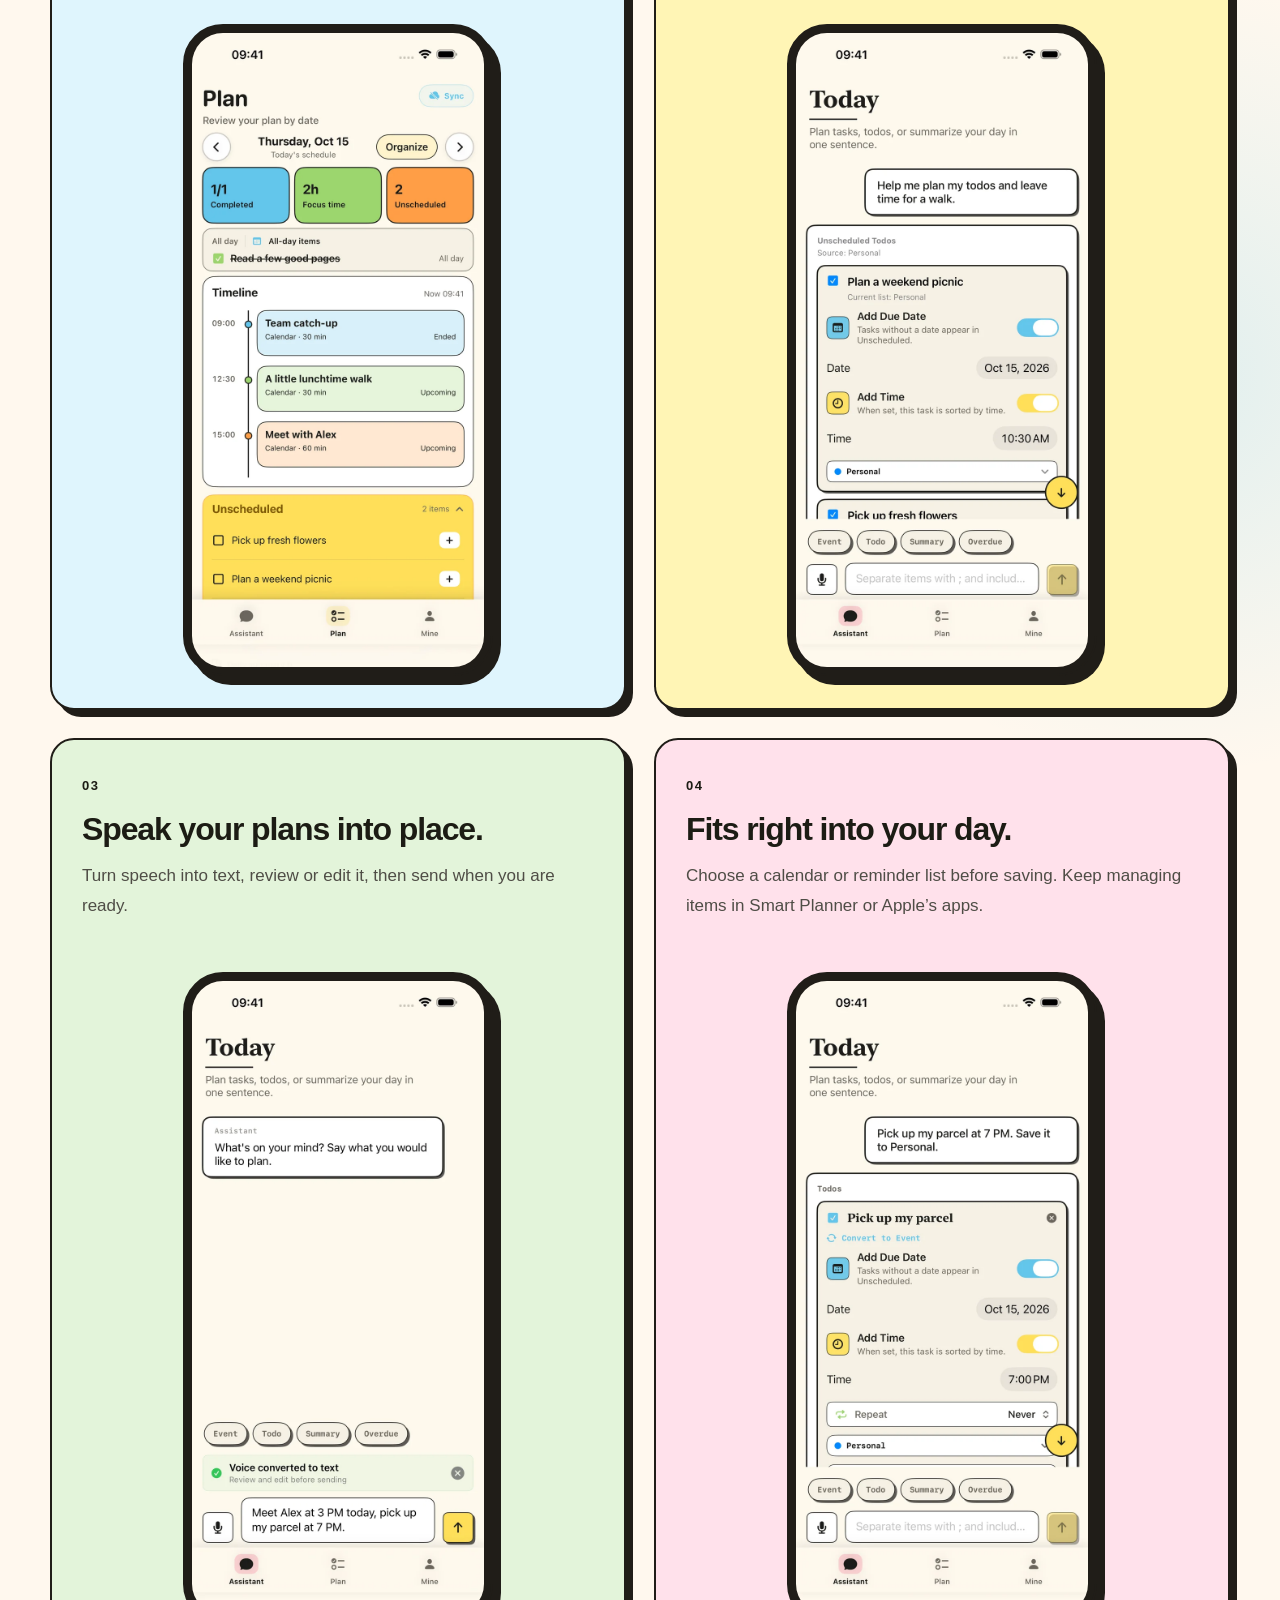
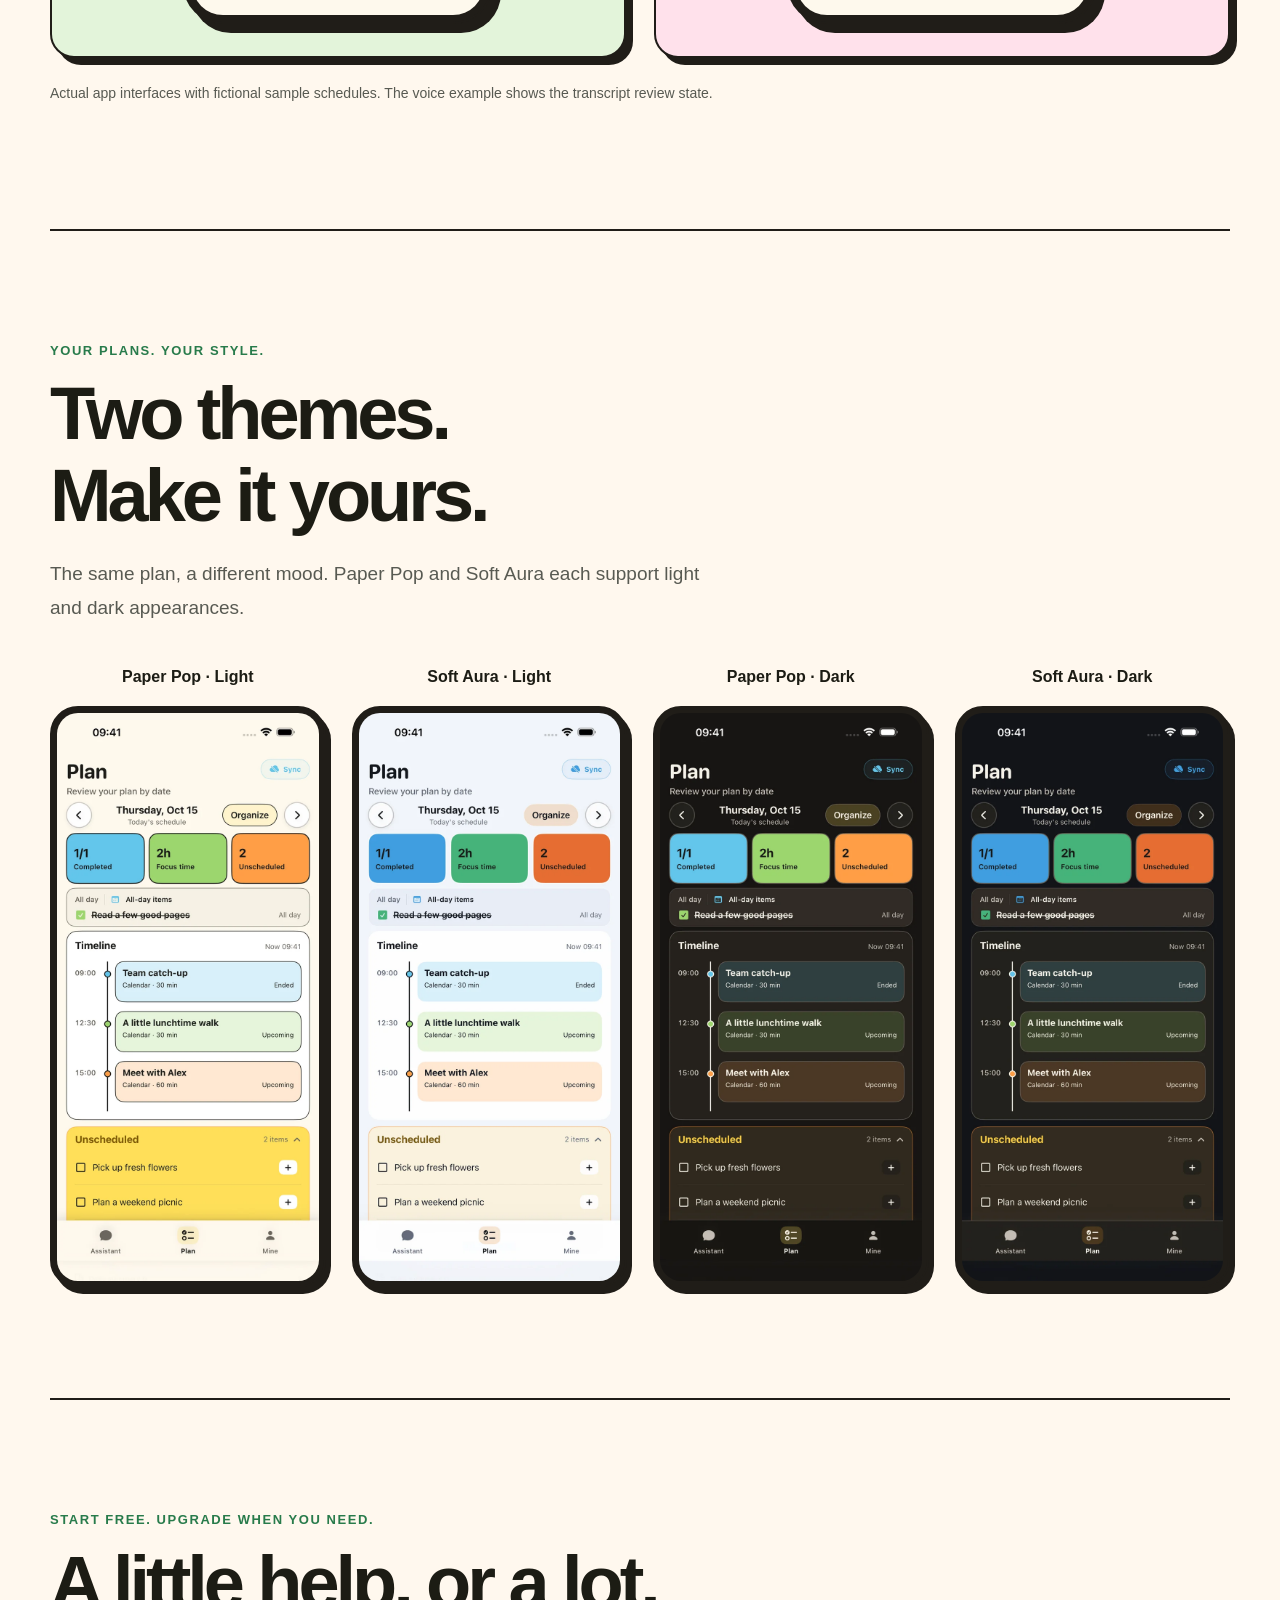
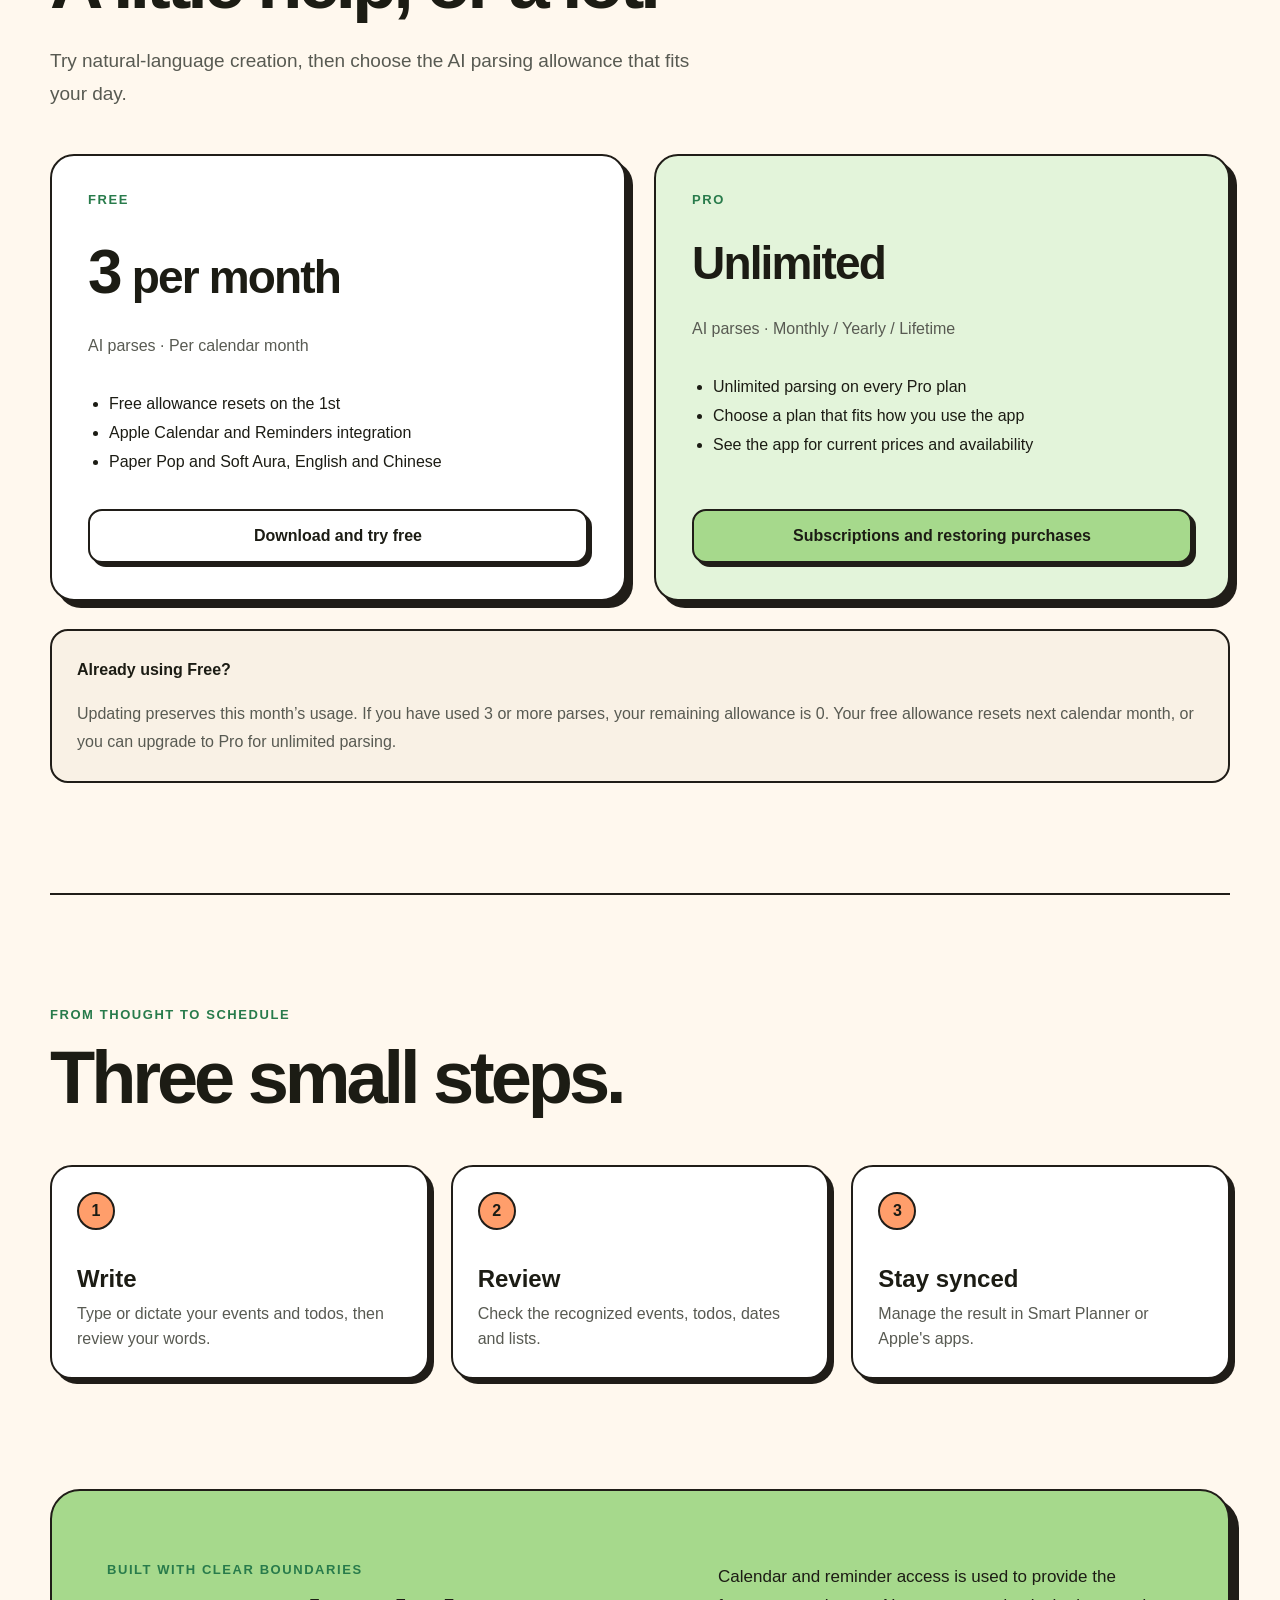
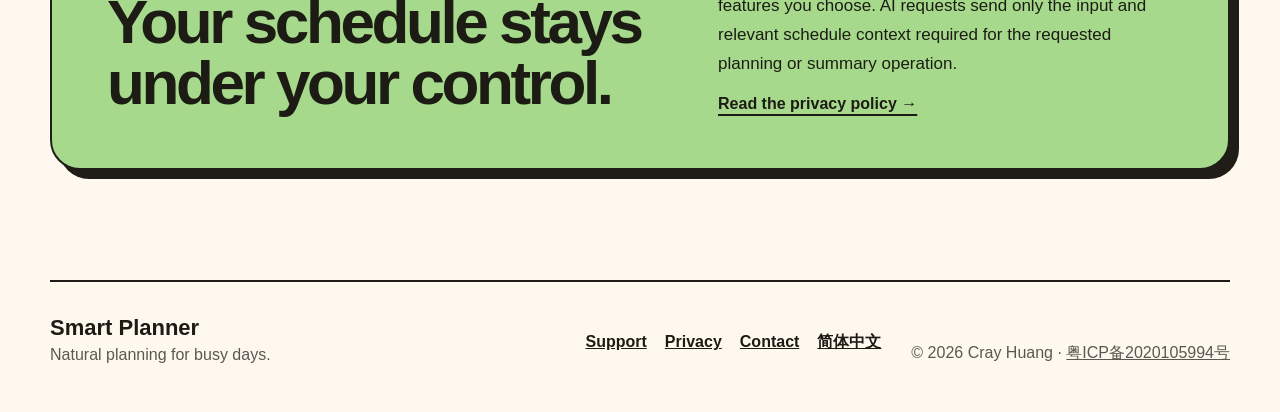
==== commit 2963b2a8: "Update website with current app screens and 3-parse free plan" ====
--- a/index.html
+++ b/index.html
@@ -1,153 +1,202 @@
 <!doctype html>
 <html lang="en">
-<head>
-  <meta charset="utf-8">
-  <meta name="viewport" content="width=device-width, initial-scale=1">
-  <meta name="description" content="Smart Planner turns natural language into Apple Calendar events and Reminders, with daily summaries and widgets.">
-  <meta name="theme-color" content="#fffaf0">
-  <title>Smart Planner - Plan naturally</title>
-  <link rel="icon" href="app-icon.jpg">
-  <link rel="stylesheet" href="site.css">
-</head>
-<body>
-  <header class="site-header">
-    <a class="brand" href="index.html">
-      <img src="app-icon.jpg" alt="" width="42" height="42">
-      <span>Smart Planner</span>
-    </a>
-    <nav aria-label="Primary navigation">
-      <a href="#features">Features</a>
-      <a href="support.html">Support</a>
-      <a href="privacy-policy.html">Privacy</a>
-      <a class="language" href="index-zh.html">简体中文</a>
-    </nav>
-  </header>
-
-  <main>
-    <section class="hero shell">
-      <div class="hero-copy reveal">
-        <div class="eyebrow"><span class="status-dot"></span>Smart Planner 3.2 for iOS</div>
-        <h1>Say it once.<br><span>See your day take shape.</span></h1>
-        <p class="lead">Turn everyday language into calendar events and reminders. Keep everything in sync with Apple Calendar and Reminders, then review your day with AI summaries.</p>
-        <div class="hero-actions">
-          <a class="button primary" href="https://apps.apple.com/cn/app/ai-smart-planner/id6759102318" target="_blank" rel="noopener noreferrer">View on the App Store</a>
-          <a class="button secondary" href="#how-it-works">See how it works</a>
-        </div>
-        <div class="trust-row">
-          <span>Apple Calendar</span>
-          <span>Apple Reminders</span>
-          <span>Widgets</span>
-          <span>iCloud</span>
-        </div>
+  <head>
+    <meta charset="utf-8">
+    <meta name="viewport" content="width=device-width, initial-scale=1">
+    <meta name="description" content="Smart Planner turns natural language into Apple Calendar events and Reminders, with daily summaries and widgets.">
+    <meta name="theme-color" content="#fffaf0">
+    <title>Smart Planner - AI plans and todos, 3 free parses per month</title>
+    <link rel="icon" href="app-icon.jpg">
+    <link rel="stylesheet" href="site.css">
+  </head>
+  <body>
+    <a class="skip-link" href="#main">Skip to content</a>
+    <header class="site-header">
+      <a class="brand" href="index.html">
+        <img src="app-icon.jpg" alt="" width="42" height="42">
+        <span>Smart Planner</span>
+      </a>
+      <nav aria-label="Primary navigation">
+        <a href="#features">Features</a><a href="#plans">Free &amp; Pro</a>
+        <a href="support.html">Support</a>
+        <a href="privacy-policy.html">Privacy</a>
+        <a class="language" href="index-zh.html">简体中文</a>
+      </nav>
+    </header>
+
+    <main id="main">
+      <section class="hero shell">
+        <div class="hero-copy reveal">
+          <div class="eyebrow"><span class="status-dot"></span>Smart Planner 3.2 for iOS</div>
+          <h1>Say it.<br><span>Plan it.</span></h1>
+          <p class="lead">Type or speak your plans. Review AI-generated events and todos, then save to Apple Calendar and Reminders. See your schedule, unscheduled tasks and daily summaries in one place.</p>
+          <div class="hero-actions">
+            <a class="button primary" href="https://apps.apple.com/cn/app/ai-smart-planner/id6759102318" target="_blank" rel="noopener noreferrer">View on the App Store</a>
+            <a class="button secondary" href="#how-it-works">See how it works</a>
+          </div>
+          <p class="free-note">Free: 3 AI parses per calendar month · Resets on the 1st<br>Requires iOS / iPadOS 17.0 or later</p>
+          <div class="trust-row">
+            <span>Apple Calendar</span>
+            <span>Apple Reminders</span>
+            <span>Widgets</span>
+            <span>English &amp; Chinese</span>
+          </div>
+        </div>
+
+        <figure class="phone-stage reveal delay-1">
+          <div class="device"><img src="assets/screenshots/en-US-01.webp" alt="Assistant event and todo drafts with dates and times to review before saving" width="720" height="1564" fetchpriority="high" decoding="async">
+          </div>
+          <figcaption>Actual app interface · Sample data</figcaption>
+        </figure>
+      </section>
+
+      <section class="section shell" id="features">
+        <div class="section-heading compact"><span class="kicker">Meet your everyday planner</span>
+          <h2>Less juggling.<br>More living.</h2>
+          <p class="section-intro">Capture ideas in Assistant, see your day in Plan, and manage preferences in Mine.</p>
+        </div>
+        <div class="showcase-grid">
+          <article class="showcase-card blue">
+            <div class="showcase-copy"><span class="kicker">01</span>
+              <h3>Your day, at a glance.</h3>
+              <p>Browse your timeline, all-day events and unscheduled todos by date in Plan.</p>
+            </div>
+            <div class="device"><img src="assets/screenshots/en-US-02.webp" alt="Plan timeline and unscheduled todos" width="720" height="1564" loading="lazy" decoding="async">
+            </div>
+          </article>
+          <article class="showcase-card yellow">
+            <div class="showcase-copy"><span class="kicker">02</span>
+              <h3>Find time for what matters.</h3>
+              <p>Let AI suggest a time, then review it. Set dates and times separately, or keep a todo undated.</p>
+            </div>
+            <div class="device"><img src="assets/screenshots/en-US-03.webp" alt="Todo draft with separate date and time controls" width="720" height="1564" loading="lazy" decoding="async">
+            </div>
+          </article>
+          <article class="showcase-card green">
+            <div class="showcase-copy"><span class="kicker">03</span>
+              <h3>Speak your plans into place.</h3>
+              <p>Turn speech into text, review or edit it, then send when you are ready.</p>
+            </div>
+            <div class="device"><img src="assets/screenshots/en-US-04.webp" alt="Voice transcript ready to review before sending" width="720" height="1564" loading="lazy" decoding="async">
+            </div>
+          </article>
+          <article class="showcase-card pink">
+            <div class="showcase-copy"><span class="kicker">04</span>
+              <h3>Fits right into your day.</h3>
+              <p>Choose a calendar or reminder list before saving. Keep managing items in Smart Planner or Apple’s apps.</p>
+            </div>
+            <div class="device"><img src="assets/screenshots/en-US-05.webp" alt="Reminder list selection before saving a todo" width="720" height="1564" loading="lazy" decoding="async">
+            </div>
+          </article>
+        </div>
+        <p class="asset-note">Actual app interfaces with fictional sample schedules. The voice example shows the transcript review state.</p>
+      </section>
+
+      <section class="section shell themes" id="themes">
+        <div class="section-heading compact"><span class="kicker">Your plans. Your style.</span>
+          <h2>Two themes.<br>Make it yours.</h2>
+          <p class="section-intro">The same plan, a different mood. Paper Pop and Soft Aura each support light and dark appearances.</p>
+        </div>
+        <div class="theme-grid">
+          <figure>
+            <figcaption>Paper Pop · Light</figcaption>
+            <div class="device"><img src="assets/screenshots/en-US-paper_pop-light.webp" alt="Paper Pop · Light Plan view" width="720" height="1564" loading="lazy" decoding="async">
+            </div>
+          </figure>
+          <figure>
+            <figcaption>Soft Aura · Light</figcaption>
+            <div class="device"><img src="assets/screenshots/en-US-soft_aura-light.webp" alt="Soft Aura · Light Plan view" width="720" height="1564" loading="lazy" decoding="async">
+            </div>
+          </figure>
+          <figure>
+            <figcaption>Paper Pop · Dark</figcaption>
+            <div class="device"><img src="assets/screenshots/en-US-paper_pop-dark.webp" alt="Paper Pop · Dark Plan view" width="720" height="1564" loading="lazy" decoding="async">
+            </div>
+          </figure>
+          <figure>
+            <figcaption>Soft Aura · Dark</figcaption>
+            <div class="device"><img src="assets/screenshots/en-US-soft_aura-dark.webp" alt="Soft Aura · Dark Plan view" width="720" height="1564" loading="lazy" decoding="async">
+            </div>
+          </figure>
+        </div>
+      </section>
+
+      <section class="section shell plans" id="plans">
+        <div class="section-heading compact"><span class="kicker">Start free. Upgrade when you need.</span>
+          <h2>A little help, or a lot.</h2>
+          <p class="section-intro">Try natural-language creation, then choose the AI parsing allowance that fits your day.</p>
+        </div>
+        <div class="plan-grid">
+          <article class="plan-card"><span class="kicker">Free</span>
+            <h3><strong>3</strong> per month</h3>
+            <p>AI parses · Per calendar month</p>
+            <ul>
+              <li>Free allowance resets on the 1st</li>
+              <li>Apple Calendar and Reminders integration</li>
+              <li>Paper Pop and Soft Aura, English and Chinese</li>
+            </ul><a class="button secondary" href="https://apps.apple.com/cn/app/ai-smart-planner/id6759102318">Download and try free</a>
+          </article>
+          <article class="plan-card pro"><span class="kicker">Pro</span>
+            <h3>Unlimited</h3>
+            <p>AI parses · Monthly / Yearly / Lifetime</p>
+            <ul>
+              <li>Unlimited parsing on every Pro plan</li>
+              <li>Choose a plan that fits how you use the app</li>
+              <li>See the app for current prices and availability</li>
+            </ul><a class="button primary" href="support.html#subscription">Subscriptions and restoring purchases</a>
+          </article>
+        </div>
+        <div class="quota-note"><strong>Already using Free?</strong>
+          <p>Updating preserves this month’s usage. If you have used 3 or more parses, your remaining allowance is 0. Your free allowance resets next calendar month, or you can upgrade to Pro for unlimited parsing.</p>
+        </div>
+      </section>
+
+      <section class="section shell workflow" id="how-it-works">
+        <div class="section-heading compact">
+          <span class="kicker">From thought to schedule</span>
+          <h2>Three small steps.</h2>
+        </div>
+        <div class="steps">
+          <article><span>1</span>
+            <h3>Write</h3>
+            <p>Type or dictate your events and todos, then review your words.</p>
+          </article>
+          <article><span>2</span>
+            <h3>Review</h3>
+            <p>Check the recognized events, todos, dates and lists.</p>
+          </article>
+          <article><span>3</span>
+            <h3>Stay synced</h3>
+            <p>Manage the result in Smart Planner or Apple's apps.</p>
+          </article>
+        </div>
+      </section>
+
+      <section class="section shell privacy-callout">
+        <div>
+          <span class="kicker">Built with clear boundaries</span>
+          <h2>Your schedule stays under your control.</h2>
+        </div>
+        <div>
+          <p>Calendar and reminder access is used to provide the features you choose. AI requests send only the input and relevant schedule context required for the requested planning or summary operation.</p>
+          <a class="text-link" href="privacy-policy.html">Read the privacy policy →</a>
+        </div>
+      </section>
+    </main>
+
+    <footer class="site-footer shell">
+      <div>
+        <strong>Smart Planner</strong>
+        <p>Natural planning for busy days.</p>
       </div>
-
-      <div class="phone-stage reveal delay-1" aria-label="Smart Planner example">
-        <div class="float-note note-one">Flagged tasks first</div>
-        <div class="float-note note-two">Synced with Apple</div>
-        <div class="phone">
-          <div class="phone-top"><span>9:41</span><span>● ● ●</span></div>
-          <div class="app-bar">
-            <div>
-              <small>Tuesday, June 9</small>
-              <strong>Good morning</strong>
-            </div>
-            <img src="app-icon.jpg" alt="" width="38" height="38">
-          </div>
-          <div class="prompt-card">
-            <span class="prompt-label">Plan with one sentence</span>
-            <p>Team sync tomorrow at 10, submit the report by 5 and remind me to call Mom tonight.</p>
-            <span class="send">→</span>
-          </div>
-          <div class="mini-heading"><strong>Today</strong><span>3 items</span></div>
-          <div class="agenda-card blue">
-            <span class="time">10:00</span>
-            <div><strong>Team sync</strong><small>Work · Calendar</small></div>
-          </div>
-          <div class="agenda-card yellow">
-            <span class="check"></span>
-            <div><strong>Submit the report</strong><small>High priority · Reminders</small></div>
-          </div>
-          <div class="agenda-card green">
-            <span class="check"></span>
-            <div><strong>Call Mom</strong><small>Tonight · Reminders</small></div>
-          </div>
-        </div>
+      <div class="footer-links">
+        <a href="support.html">Support</a>
+        <a href="privacy-policy.html">Privacy</a>
+        <a href="mailto:cray.huang@gmail.com">Contact</a>
+        <a href="index-zh.html">简体中文</a>
       </div>
-    </section>
-
-    <section class="ticker" aria-label="Key benefits">
-      <div>Natural language planning · Two-way Apple sync · Events, todos and summaries · Home Screen widgets · Unscheduled and overdue inbox · </div>
-    </section>
-
-    <section class="section shell" id="features">
-      <div class="section-heading">
-        <span class="kicker">One place for the whole day</span>
-        <h2>Less arranging.<br>More doing.</h2>
-      </div>
-      <div class="feature-grid">
-        <article class="feature-card pink">
-          <span class="number">01</span>
-          <div class="feature-icon">✦</div>
-          <h3>Plan in natural language</h3>
-          <p>Write the way you think. Smart Planner separates events from todos and understands dates, times, locations and priorities.</p>
-        </article>
-        <article class="feature-card blue">
-          <span class="number">02</span>
-          <div class="feature-icon">↔</div>
-          <h3>Two-way Apple sync</h3>
-          <p>View, create, edit, complete, reschedule and delete items while changes stay connected to Apple Calendar and Reminders.</p>
-        </article>
-        <article class="feature-card yellow">
-          <span class="number">03</span>
-          <div class="feature-icon">▦</div>
-          <h3>A calendar that explains your day</h3>
-          <p>Browse events, todos and summaries by date. Filter calendar lists and keep priority or flagged work near the top.</p>
-        </article>
-        <article class="feature-card green">
-          <span class="number">04</span>
-          <div class="feature-icon">⌂</div>
-          <h3>Your day on the Home Screen</h3>
-          <p>Widgets surface today's agenda and latest summary in English or Simplified Chinese without opening the app.</p>
-        </article>
-      </div>
-    </section>
-
-    <section class="section shell workflow" id="how-it-works">
-      <div class="section-heading compact">
-        <span class="kicker">From thought to schedule</span>
-        <h2>Three small steps.</h2>
-      </div>
-      <div class="steps">
-        <article><span>1</span><h3>Write</h3><p>Enter one sentence with everything on your mind.</p></article>
-        <article><span>2</span><h3>Review</h3><p>Check the recognized events, todos, dates and lists.</p></article>
-        <article><span>3</span><h3>Stay synced</h3><p>Manage the result in Smart Planner or Apple's apps.</p></article>
-      </div>
-    </section>
-
-    <section class="section shell privacy-callout">
-      <div>
-        <span class="kicker">Built with clear boundaries</span>
-        <h2>Your schedule stays under your control.</h2>
-      </div>
-      <div>
-        <p>Calendar and reminder access is used to provide the features you choose. AI requests send only the input and relevant schedule context required for the requested planning or summary operation.</p>
-        <a class="text-link" href="privacy-policy.html">Read the privacy policy →</a>
-      </div>
-    </section>
-  </main>
-
-  <footer class="site-footer shell">
-    <div>
-      <strong>Smart Planner</strong>
-      <p>Natural planning for busy days.</p>
-    </div>
-    <div class="footer-links">
-      <a href="support.html">Support</a>
-      <a href="privacy-policy.html">Privacy</a>
-      <a href="mailto:cray.huang@gmail.com">Contact</a>
-      <a href="index-zh.html">简体中文</a>
-    </div>
-    <p class="copyright">© 2026 Cray Huang · <a href="https://beian.miit.gov.cn/" target="_blank" rel="noopener noreferrer">粤ICP备2020105994号</a></p>
-  </footer>
-</body>
+      <p class="copyright">© 2026 Cray Huang · <a href="https://beian.miit.gov.cn/" target="_blank" rel="noopener noreferrer">粤ICP备2020105994号</a>
+      </p>
+    </footer>
+  </body>
 </html>
--- a/site.css
+++ b/site.css
@@ -1,11 +1,10 @@
-@import url('https://fonts.googleapis.com/css2?family=DM+Sans:wght@400;500;600;700&family=Space+Grotesk:wght@500;600;700&display=swap');
 
 :root {
-  --paper: #fffaf0;
+  --paper: #fff8ee;
   --surface: #ffffff;
   --muted: #f9f1e5;
   --ink: #1c1c14;
-  --subtle: #6d6b63;
+  --subtle: #585a52;
   --line: #201d18;
   --green: #a6d98c;
   --pink: #ff6b99;
@@ -25,7 +24,7 @@
     radial-gradient(circle at 8% 9%, rgba(245, 214, 71, .22), transparent 22rem),
     radial-gradient(circle at 92% 29%, rgba(87, 199, 242, .18), transparent 25rem),
     var(--paper);
-  font-family: "DM Sans", "PingFang SC", "Microsoft YaHei", sans-serif;
+  font-family: -apple-system, BlinkMacSystemFont, "Segoe UI", "PingFang SC", "Microsoft YaHei", sans-serif;
 }
 
 a { color: inherit; }
@@ -53,7 +52,7 @@
   align-items: center;
   gap: 11px;
   text-decoration: none;
-  font: 700 18px/1 "Space Grotesk", sans-serif;
+  font: 700 18px/1 "Avenir Next", -apple-system, sans-serif;
 }
 .brand img { border-radius: 11px; border: 1.5px solid var(--line); }
 nav { display: flex; align-items: center; gap: 6px; }
@@ -76,7 +75,7 @@
   gap: 72px;
 }
 .eyebrow, .kicker {
-  font: 700 13px/1.2 "Space Grotesk", sans-serif;
+  font: 700 13px/1.2 "Avenir Next", -apple-system, sans-serif;
   letter-spacing: .12em;
   text-transform: uppercase;
 }
@@ -92,7 +91,7 @@
   box-shadow: 3px 3px 0 var(--line);
 }
 .status-dot { width: 9px; height: 9px; border-radius: 50%; background: #55b94f; }
-h1, h2, h3 { font-family: "Space Grotesk", "PingFang SC", sans-serif; }
+h1, h2, h3 { font-family: "Avenir Next", "PingFang SC", sans-serif; }
 h1 {
   margin: 28px 0 24px;
   font-size: clamp(56px, 7vw, 94px);
@@ -120,67 +119,6 @@
 .button.secondary { background: var(--surface); }
 .trust-row { display: flex; flex-wrap: wrap; gap: 10px 20px; color: var(--subtle); font-size: 13px; font-weight: 600; }
 .trust-row span::before { content: "✓"; color: #287b4b; margin-right: 6px; }
-
-.phone-stage { min-height: 570px; position: relative; display: grid; place-items: center; }
-.phone {
-  width: min(370px, 88vw);
-  padding: 15px 17px 22px;
-  position: relative;
-  z-index: 2;
-  background: var(--paper);
-  border: 3px solid var(--line);
-  border-radius: 42px;
-  box-shadow: 13px 13px 0 var(--line);
-  transform: rotate(2deg);
-}
-.phone-top { display: flex; justify-content: space-between; padding: 4px 10px 14px; font-size: 12px; font-weight: 700; }
-.app-bar { display: flex; align-items: center; justify-content: space-between; margin-bottom: 16px; }
-.app-bar small, .app-bar strong { display: block; }
-.app-bar small { color: var(--subtle); font-size: 11px; }
-.app-bar strong { font: 700 22px/1.2 "Space Grotesk", sans-serif; }
-.app-bar img { border: 1.5px solid var(--line); border-radius: 10px; }
-.prompt-card, .agenda-card {
-  border: 2px solid var(--line);
-  border-radius: 17px;
-  box-shadow: 4px 4px 0 var(--line);
-}
-.prompt-card { min-height: 144px; padding: 15px 45px 18px 15px; position: relative; background: white; }
-.prompt-card p { margin: 12px 0 0; font-size: 15px; line-height: 1.45; font-weight: 600; }
-.prompt-label { color: var(--subtle); font-size: 11px; text-transform: uppercase; letter-spacing: .08em; }
-.send { width: 32px; height: 32px; display: grid; place-items: center; position: absolute; right: 12px; bottom: 12px; background: var(--ink); color: white; border-radius: 50%; }
-.mini-heading { margin: 22px 3px 10px; display: flex; justify-content: space-between; }
-.mini-heading span { color: var(--subtle); font-size: 12px; }
-.agenda-card { min-height: 64px; margin-top: 10px; padding: 11px 13px; display: flex; align-items: center; gap: 12px; }
-.agenda-card.blue { background: #dff5fd; }
-.agenda-card.yellow { background: #fff7bf; }
-.agenda-card.green { background: #e5f5dc; }
-.agenda-card strong, .agenda-card small { display: block; }
-.agenda-card small { margin-top: 2px; color: var(--subtle); font-size: 11px; }
-.time { width: 46px; font-size: 12px; font-weight: 700; }
-.check { width: 22px; height: 22px; border: 2px solid var(--line); border-radius: 7px; }
-.float-note {
-  padding: 10px 14px;
-  position: absolute;
-  z-index: 3;
-  background: white;
-  border: 2px solid var(--line);
-  border-radius: 12px;
-  box-shadow: 4px 4px 0 var(--line);
-  font-weight: 700;
-  font-size: 13px;
-}
-.note-one { left: -12px; top: 19%; transform: rotate(-7deg); background: var(--yellow); }
-.note-two { right: -18px; bottom: 18%; transform: rotate(6deg); background: var(--blue); }
-
-.ticker { overflow: hidden; background: var(--ink); color: var(--paper); border-block: 2px solid var(--line); }
-.ticker div {
-  width: max-content;
-  padding: 16px 0;
-  font: 600 15px/1 "Space Grotesk", sans-serif;
-  letter-spacing: .06em;
-  animation: marquee 24s linear infinite;
-}
-@keyframes marquee { to { transform: translateX(-50%); } }
 
 .section { padding-block: 110px; }
 .section-heading { margin-bottom: 44px; display: flex; align-items: end; justify-content: space-between; gap: 30px; }
@@ -206,7 +144,7 @@
 .feature-card.blue { background: #dff5fd; }
 .feature-card.yellow { background: #fff5b5; }
 .feature-card.green { background: #e3f4da; }
-.number { position: absolute; right: 24px; top: 22px; font: 700 14px/1 "Space Grotesk", sans-serif; }
+.number { position: absolute; right: 24px; top: 22px; font: 700 14px/1 "Avenir Next", -apple-system, sans-serif; }
 .feature-icon {
   width: 60px; height: 60px;
   display: grid; place-items: center;
@@ -248,7 +186,7 @@
   align-items: end;
   border-top: 2px solid var(--line);
 }
-.site-footer strong { font: 700 22px/1 "Space Grotesk", sans-serif; }
+.site-footer strong { font: 700 22px/1 "Avenir Next", -apple-system, sans-serif; }
 .site-footer p { margin: 7px 0 0; color: var(--subtle); }
 .footer-links { display: flex; flex-wrap: wrap; gap: 18px; }
 .footer-links a { font-weight: 700; }
@@ -307,7 +245,7 @@
 }
 .legal-index strong {
   padding: 5px 9px 13px;
-  font: 700 13px/1.2 "Space Grotesk", sans-serif;
+  font: 700 13px/1.2 "Avenir Next", -apple-system, sans-serif;
   letter-spacing: .08em;
   text-transform: uppercase;
 }
@@ -336,7 +274,7 @@
   position: absolute;
   top: 28px;
   right: 30px;
-  font: 700 14px/1 "Space Grotesk", sans-serif;
+  font: 700 14px/1 "Avenir Next", -apple-system, sans-serif;
 }
 .legal-card h2 {
   max-width: calc(100% - 55px);
@@ -363,7 +301,7 @@
   box-shadow: 4px 4px 0 var(--line);
   line-height: 1.65;
 }
-.legal-note strong { display: block; margin-bottom: 5px; font: 700 18px/1.3 "Space Grotesk", "PingFang SC", sans-serif; }
+.legal-note strong { display: block; margin-bottom: 5px; font: 700 18px/1.3 "Avenir Next", "PingFang SC", sans-serif; }
 .legal-note p { margin: 0; color: var(--ink); }
 .blue-note { background: #dff5fd; }
 .green-note { background: #e3f4da; }
@@ -446,3 +384,69 @@
 @media (prefers-reduced-motion: reduce) {
   * { scroll-behavior: auto !important; animation-duration: .01ms !important; animation-iteration-count: 1 !important; }
 }
+
+/* Current native interface and plan comparison, October 2026. */
+:focus-visible { outline: 3px solid #287b4b; outline-offset: 5px; }
+section[id], .faq[id] { scroll-margin-top: 120px; }
+.skip-link { position: fixed; left: 16px; top: -100px; z-index: 50; padding: 15px 20px; background: white; border: 2px solid var(--ink); }
+.skip-link:focus { top: 16px; }
+.hero { padding-block: 65px 85px; gap: 55px; }
+h1 { line-height: 1.08; letter-spacing: -.055em; }
+.free-note { color: var(--subtle); font-size: 15px; line-height: 1.8; }
+.phone-stage { margin: 0; display: grid; justify-items: center; gap: 20px; }
+.device { width: 100%; max-width: 310px; padding: 7px; border: 2px solid var(--line); border-radius: 40px; background: var(--line); box-shadow: 8px 9px 0 var(--line); overflow: hidden; }
+.device img { display: block; width: 100%; height: auto; border-radius: 31px; }
+.phone-stage .device { max-width: 320px; transform: rotate(2deg); }
+.phone-stage figcaption, .asset-note { color: var(--subtle); font-size: 14px; line-height: 1.6; }
+.section-intro { max-width: 650px; font-size: 19px; line-height: 1.75; color: var(--subtle); }
+.section-heading h2 { line-height: 1.12; }
+.showcase-grid { display: grid; grid-template-columns: repeat(2, minmax(0, 1fr)); gap: 28px; }
+.showcase-card { padding: 36px 30px 32px; border: 2px solid var(--line); border-radius: 24px; box-shadow: var(--shadow); display: flex; flex-direction: column; align-items: center; gap: 30px; }
+.showcase-card.blue { background: #dff5fd; }.showcase-card.yellow { background: #fff5b5; }.showcase-card.green { background: #e3f4da; }.showcase-card.pink { background: #ffe1eb; }
+.showcase-copy { width: 100%; min-height: 166px; }
+.showcase-copy .kicker { color: var(--ink); }
+.showcase-copy h3 { margin: 15px 0 12px; font-size: clamp(25px, 2.5vw, 32px); line-height: 1.25; letter-spacing: -.035em; }
+.showcase-copy p { margin: 0; color: #4f4d46; line-height: 1.75; font-size: 17px; }
+.asset-note { margin-top: 24px; }
+.themes { border-top: 2px solid var(--line); }
+.theme-grid { display: grid; grid-template-columns: repeat(4, minmax(0, 1fr)); gap: 26px; }
+.theme-grid figure { margin: 0; min-width: 0; }
+.theme-grid figcaption { margin-bottom: 20px; font-weight: 700; font-size: 16px; text-align: center; }
+.theme-grid .device { border-radius: 28px; padding: 5px; box-shadow: 5px 6px 0 var(--line); }
+.theme-grid .device img { border-radius: 21px; }
+.plans { border-top: 2px solid var(--line); }
+.plan-grid { display: grid; grid-template-columns: repeat(2, minmax(0, 1fr)); gap: 28px; }
+.plan-card { padding: 36px; border: 2px solid var(--line); border-radius: 24px; background: white; box-shadow: var(--shadow); display: flex; flex-direction: column; }
+.plan-card.pro { background: #e3f4da; }
+.plan-card h3 { margin: 28px 0 10px; font-size: clamp(32px, 4vw, 46px); letter-spacing: -.04em; }
+.plan-card h3 strong { font-size: 1.35em; }
+.plan-card p { color: var(--subtle); line-height: 1.6; }
+.plan-card ul { padding-left: 21px; line-height: 1.8; margin-bottom: 32px; flex: 1; }
+.plan-card .button { text-align: center; padding-block: 12px; }
+.quota-note { margin-top: 28px; padding: 25px; background: var(--muted); border: 2px solid var(--line); border-radius: 18px; line-height: 1.75; }
+.quota-note p { color: var(--subtle); margin-bottom: 0; }
+nav a { min-height: 44px; display: inline-flex; align-items: center; }
+.footer-links a { min-height: 44px; display: inline-flex; align-items: center; }
+@media (max-width: 880px) {
+  .hero { gap: 45px; padding-block: 65px; }
+  .theme-grid { grid-template-columns: repeat(2, minmax(0, 1fr)); gap: 30px 22px; max-width: 620px; margin-inline: auto; }
+  .site-header { flex-wrap: wrap; justify-content: center; gap: 8px 16px; }
+  nav { flex-wrap: wrap; justify-content: center; }
+  nav a:not(.language) { display: inline-flex; }
+  .showcase-grid { grid-template-columns: 1fr; }
+  .showcase-copy { min-height: 0; }
+}
+@media (max-width: 540px) {
+  .brand span { display: inline; }
+  .site-header { padding: 12px; }
+  .site-header nav { gap: 1px; }
+  nav a { padding: 8px 10px; font-size: 13px; }
+  h1 { font-size: clamp(42px, 12vw, 58px); }
+  .showcase-card { padding: 28px 22px; }
+  .plan-grid { grid-template-columns: 1fr; }
+  .plan-card { padding: 28px; }
+  .phone-stage .device { width: min(300px, calc(100% - 14px)); transform: none; }
+  .theme-grid { gap: 26px 16px; }
+  .theme-grid figcaption { font-size: 14px; }
+  .copyright { white-space: normal; line-height: 1.8; }
+}
